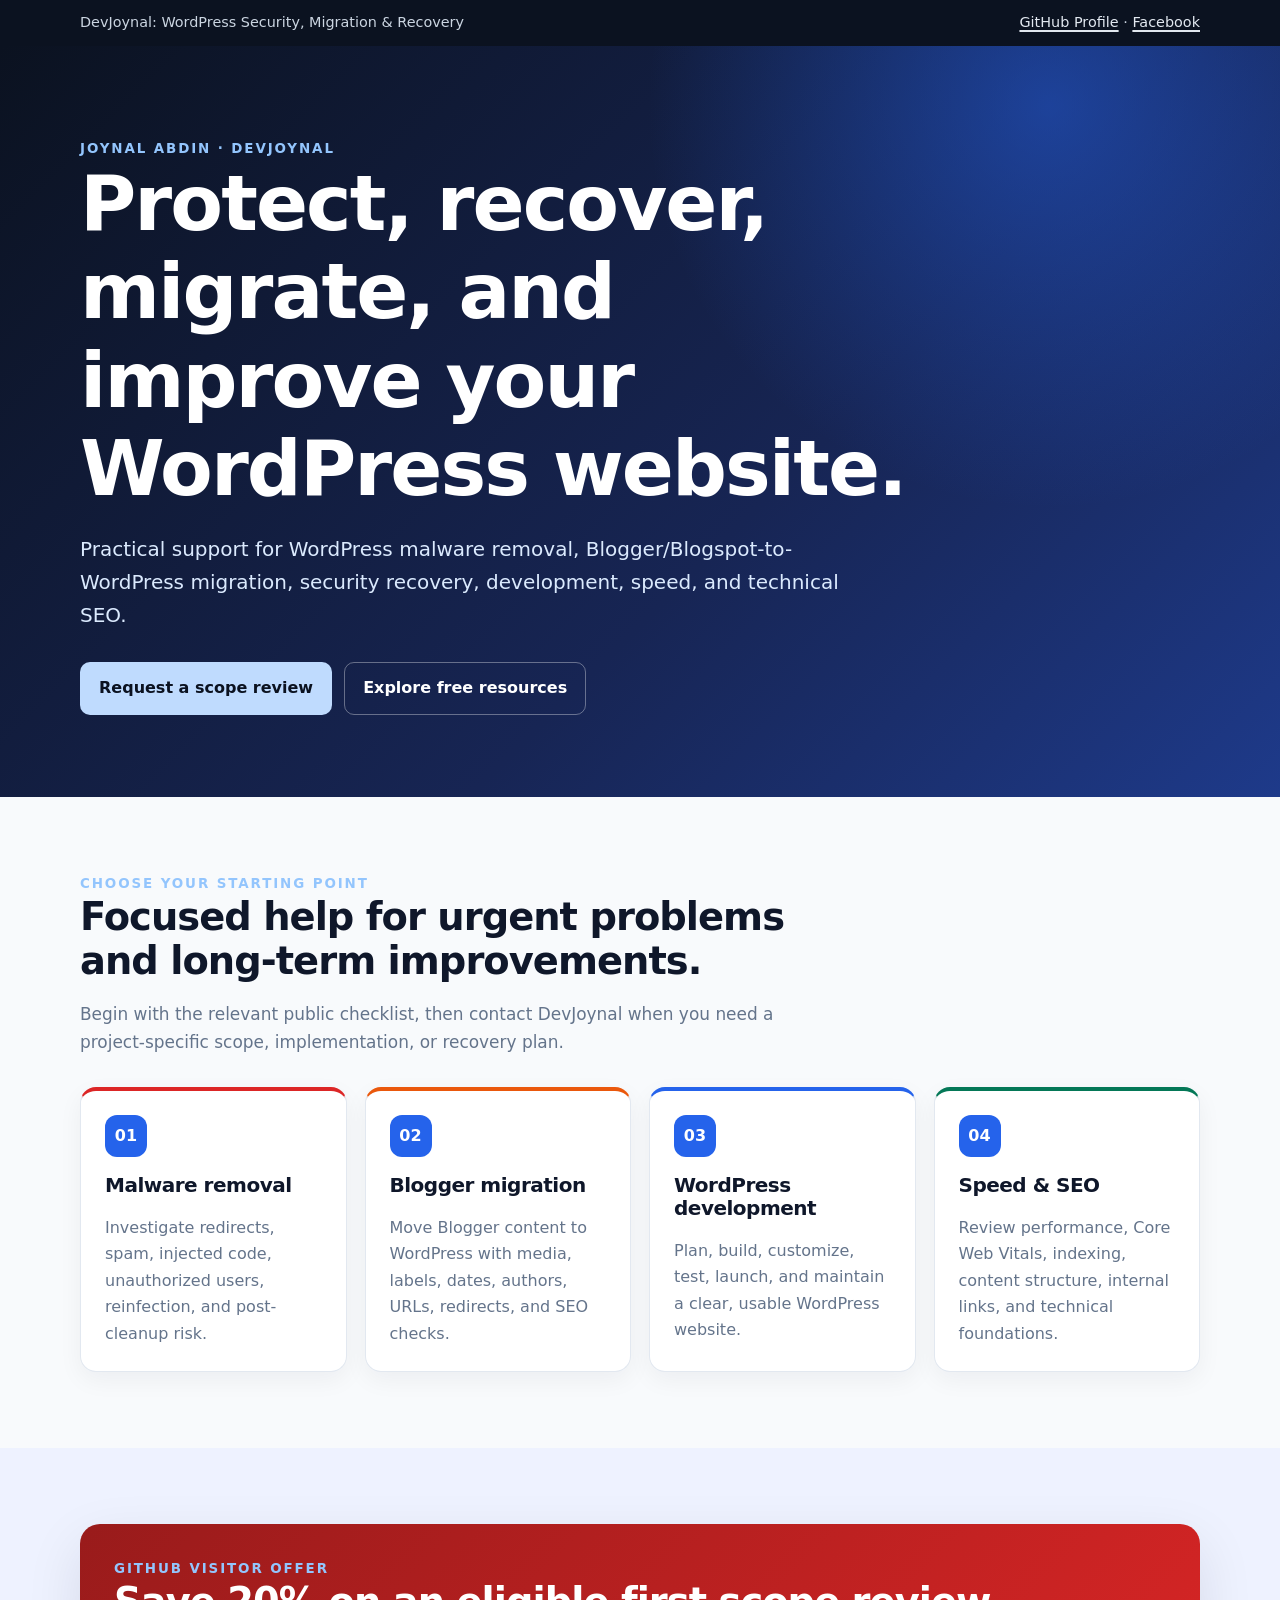
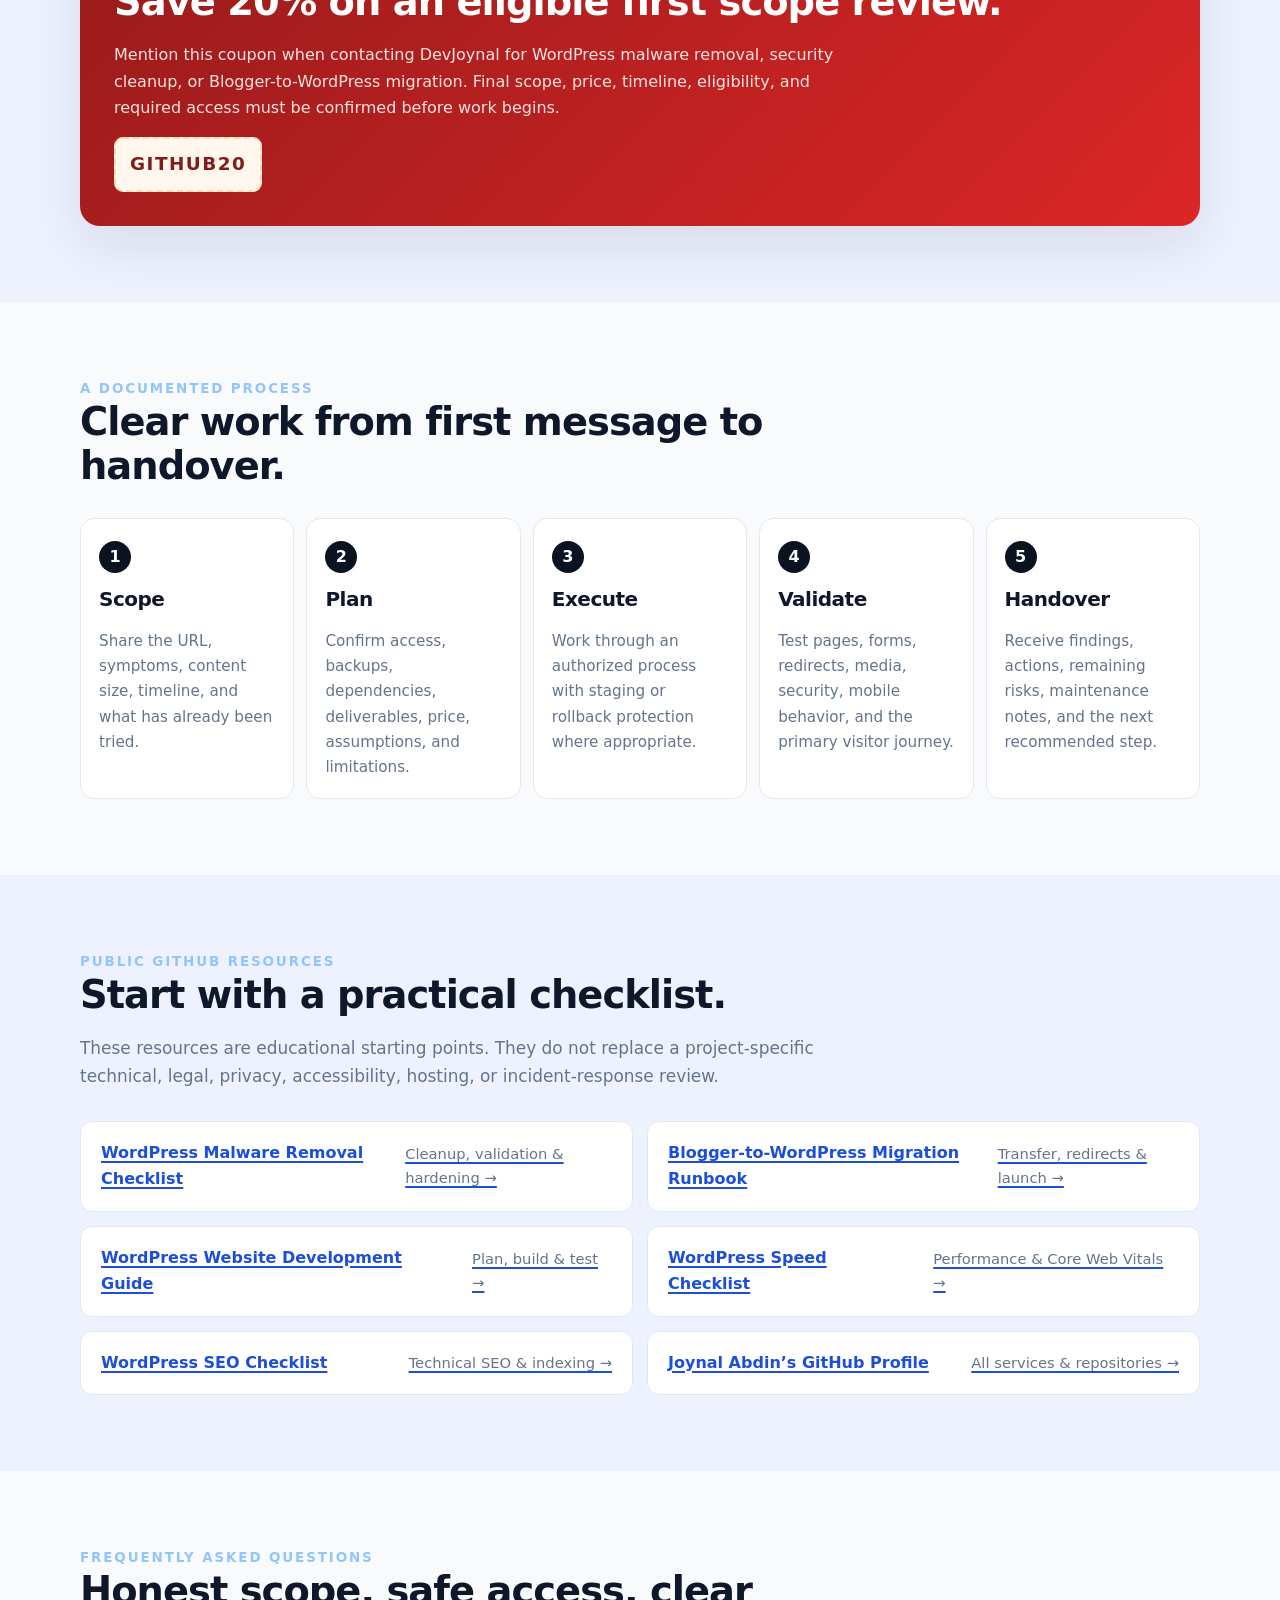
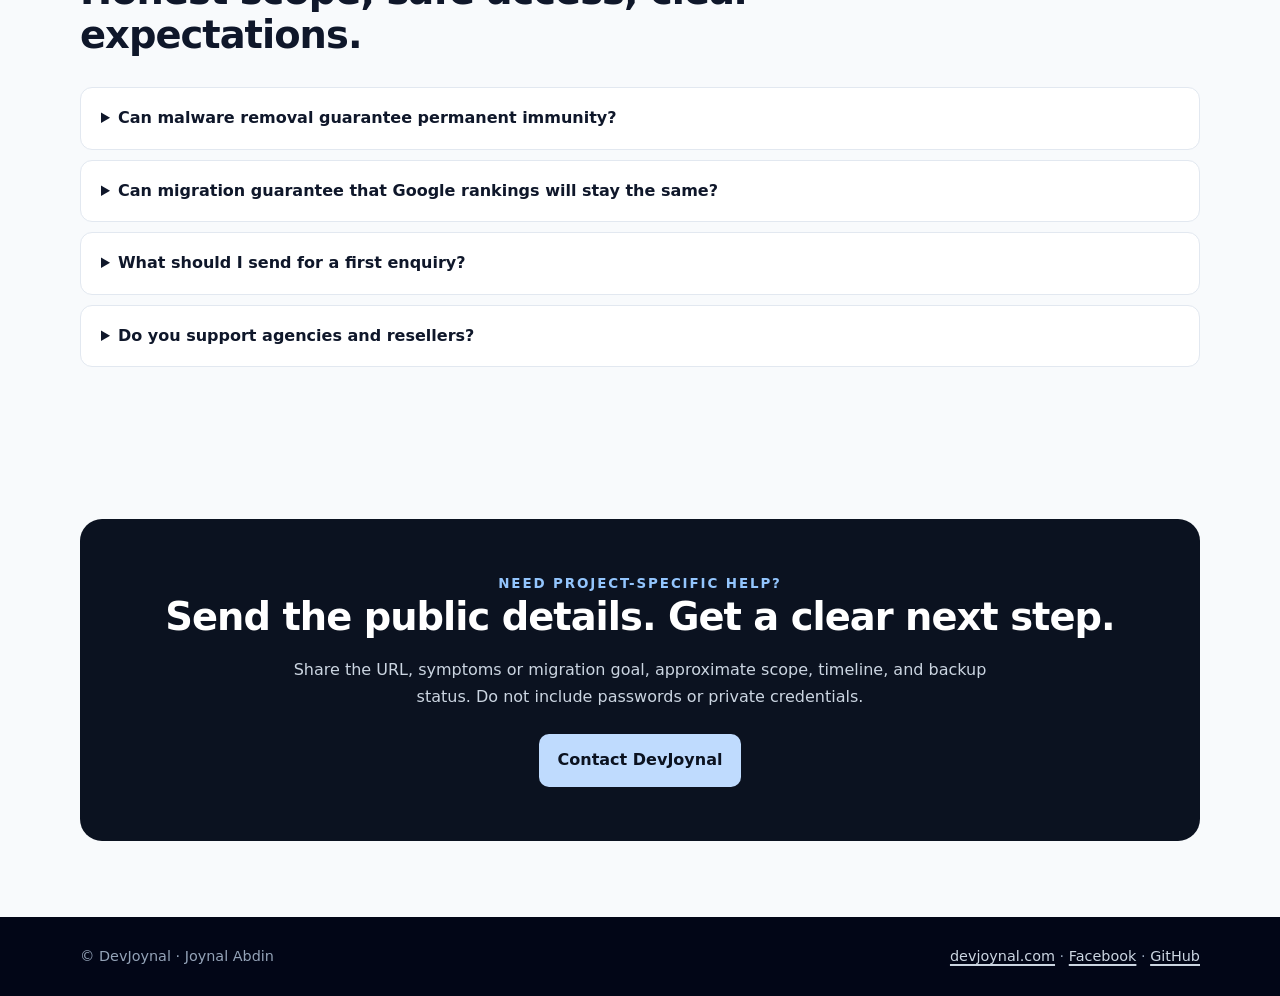
==== index.html @ 82e9539a "Create index.html for DevJoynal website Initial HTML structure for DevJoynal website including meta " ====
<!doctype html>
<html lang="en">
<head>
  <meta charset="utf-8">
  <meta name="viewport" content="width=device-width, initial-scale=1">
  <meta name="description" content="DevJoynal WordPress malware removal, security recovery, Blogger-to-WordPress migration, development, speed and SEO support.">
  <meta name="theme-color" content="#0b1220">
  <title>DevJoynal | WordPress Security & Migration Expert</title>
  <style>
    :root{--ink:#0f172a;--muted:#64748b;--paper:#f8fafc;--card:#fff;--line:#e2e8f0;--navy:#0b1220;--blue:#2563eb;--blue-dark:#1d4ed8;--red:#dc2626;--orange:#ea580c;--green:#047857;--shadow:0 20px 55px rgba(15,23,42,.1)}
    *{box-sizing:border-box}html{scroll-behavior:smooth}body{margin:0;color:var(--ink);background:var(--paper);font-family:Inter,ui-sans-serif,system-ui,-apple-system,BlinkMacSystemFont,"Segoe UI",sans-serif;line-height:1.65}a{color:var(--blue-dark);text-decoration-thickness:1.5px;text-underline-offset:3px}a:hover{color:var(--red)}.wrap{width:min(1120px,calc(100% - 36px));margin:0 auto}.topbar{background:var(--navy);color:#cbd5e1;font-size:.9rem}.topbar .wrap{display:flex;justify-content:space-between;gap:18px;padding:11px 0}.topbar a{color:#e2e8f0}.hero{color:#fff;background:radial-gradient(circle at 82% 8%,rgba(37,99,235,.48),transparent 32%),linear-gradient(135deg,#0b1220,#172554 60%,#1e3a8a);padding:92px 0 82px}.eyebrow{color:#93c5fd;font-size:.84rem;letter-spacing:.14em;text-transform:uppercase;font-weight:800}h1,h2,h3{line-height:1.15;margin:0 0 18px;letter-spacing:-.025em}h1{max-width:850px;font-size:clamp(2.55rem,6vw,5.2rem)}h2{font-size:clamp(1.9rem,3vw,2.8rem)}h3{font-size:1.25rem}.hero p{max-width:760px;color:#dbeafe;font-size:clamp(1.05rem,2vw,1.25rem)}.hero-actions{display:flex;flex-wrap:wrap;gap:12px;margin-top:30px}.button{display:inline-block;border-radius:10px;padding:12px 18px;font-weight:800;text-decoration:none;border:1px solid transparent}.button.primary{color:#0b1220;background:#bfdbfe}.button.primary:hover{background:#fff;color:var(--blue-dark)}.button.ghost{color:#fff;border-color:rgba(255,255,255,.35)}.button.ghost:hover{color:#fff;border-color:#fff}.section{padding:76px 0}.section.alt{background:#eef2ff}.section-head{max-width:760px;margin-bottom:30px}.section-head p{color:var(--muted);font-size:1.06rem}.grid{display:grid;gap:18px}.grid.four{grid-template-columns:repeat(4,1fr)}.card{background:var(--card);border:1px solid var(--line);border-radius:16px;padding:24px;box-shadow:0 8px 24px rgba(15,23,42,.05)}.card p{color:var(--muted);margin:0}.icon{width:42px;height:42px;border-radius:12px;display:grid;place-items:center;margin-bottom:17px;color:#fff;font-weight:900;background:var(--blue)}.service-card.security{border-top:4px solid var(--red)}.service-card.migration{border-top:4px solid var(--orange)}.service-card.build{border-top:4px solid var(--blue)}.service-card.performance{border-top:4px solid var(--green)}.offer{color:#fff;background:linear-gradient(135deg,#991b1b,#dc2626);border-radius:20px;padding:34px;box-shadow:var(--shadow)}.offer p{color:#fee2e2;max-width:760px}.coupon{display:inline-block;color:#7f1d1d;background:#fff7ed;border:2px dashed #fed7aa;padding:10px 14px;border-radius:9px;font-size:1.15rem;font-weight:900;letter-spacing:.08em}.steps{counter-reset:step;display:grid;grid-template-columns:repeat(5,1fr);gap:12px}.step{position:relative;padding:22px 18px 18px;background:#fff;border:1px solid var(--line);border-radius:14px}.step:before{counter-increment:step;content:counter(step);display:grid;place-items:center;width:32px;height:32px;margin-bottom:15px;color:#fff;background:var(--navy);border-radius:50%;font-weight:900}.step p{color:var(--muted);margin:0;font-size:.95rem}.resources{display:grid;grid-template-columns:repeat(2,1fr);gap:14px}.resource{display:flex;justify-content:space-between;gap:20px;align-items:center;padding:18px 20px;background:#fff;border:1px solid var(--line);border-radius:12px}.resource span{color:var(--muted);font-size:.92rem}details{background:#fff;border:1px solid var(--line);border-radius:12px;padding:17px 20px}details+details{margin-top:10px}summary{cursor:pointer;font-weight:800}details p{color:var(--muted);margin:12px 0 0}.contact{background:var(--navy);color:#fff;text-align:center;border-radius:22px;padding:54px 28px}.contact p{color:#cbd5e1;max-width:700px;margin:0 auto 24px}footer{color:#94a3b8;background:#020617;padding:28px 0;font-size:.9rem}footer .wrap{display:flex;justify-content:space-between;gap:18px;flex-wrap:wrap}footer a{color:#cbd5e1}@media(max-width:900px){.grid.four{grid-template-columns:repeat(2,1fr)}.steps{grid-template-columns:repeat(2,1fr)}}@media(max-width:620px){.wrap{width:min(100% - 24px,1120px)}.topbar .wrap,footer .wrap{display:block}.topbar span,footer span{display:block;margin-bottom:6px}.hero{padding:62px 0}.section{padding:52px 0}.grid.four,.resources,.steps{grid-template-columns:1fr}.offer{padding:26px 20px}.resource{display:block}.resource span{display:block;margin-top:5px}}
  </style>
</head>
<body>
  <div class="topbar"><div class="wrap"><span>DevJoynal: WordPress Security, Migration & Recovery</span><span><a href="https://github.com/joynalabddin">GitHub Profile</a> · <a href="https://web.facebook.com/Devjoynal/">Facebook</a></span></div></div>
  <header class="hero"><div class="wrap"><div class="eyebrow">Joynal Abdin · DevJoynal</div><h1>Protect, recover, migrate, and improve your WordPress website.</h1><p>Practical support for WordPress malware removal, Blogger/Blogspot-to-WordPress migration, security recovery, development, speed, and technical SEO.</p><div class="hero-actions"><a class="button primary" href="https://devjoynal.com/?utm_source=github&utm_medium=referral&utm_campaign=pages-hero">Request a scope review</a><a class="button ghost" href="#resources">Explore free resources</a></div></div></header>
  <main>
    <section class="section"><div class="wrap"><div class="section-head"><div class="eyebrow">Choose your starting point</div><h2>Focused help for urgent problems and long-term improvements.</h2><p>Begin with the relevant public checklist, then contact DevJoynal when you need a project-specific scope, implementation, or recovery plan.</p></div><div class="grid four"><article class="card service-card security"><div class="icon">01</div><h3>Malware removal</h3><p>Investigate redirects, spam, injected code, unauthorized users, reinfection, and post-cleanup risk.</p></article><article class="card service-card migration"><div class="icon">02</div><h3>Blogger migration</h3><p>Move Blogger content to WordPress with media, labels, dates, authors, URLs, redirects, and SEO checks.</p></article><article class="card service-card build"><div class="icon">03</div><h3>WordPress development</h3><p>Plan, build, customize, test, launch, and maintain a clear, usable WordPress website.</p></article><article class="card service-card performance"><div class="icon">04</div><h3>Speed & SEO</h3><p>Review performance, Core Web Vitals, indexing, content structure, internal links, and technical foundations.</p></article></div></div></section>
    <section class="section alt"><div class="wrap"><div class="offer"><div class="eyebrow">GitHub visitor offer</div><h2>Save 20% on an eligible first scope review.</h2><p>Mention this coupon when contacting DevJoynal for WordPress malware removal, security cleanup, or Blogger-to-WordPress migration. Final scope, price, timeline, eligibility, and required access must be confirmed before work begins.</p><div class="coupon">GITHUB20</div></div></div></section>
    <section class="section"><div class="wrap"><div class="section-head"><div class="eyebrow">A documented process</div><h2>Clear work from first message to handover.</h2></div><div class="steps"><div class="step"><h3>Scope</h3><p>Share the URL, symptoms, content size, timeline, and what has already been tried.</p></div><div class="step"><h3>Plan</h3><p>Confirm access, backups, dependencies, deliverables, price, assumptions, and limitations.</p></div><div class="step"><h3>Execute</h3><p>Work through an authorized process with staging or rollback protection where appropriate.</p></div><div class="step"><h3>Validate</h3><p>Test pages, forms, redirects, media, security, mobile behavior, and the primary visitor journey.</p></div><div class="step"><h3>Handover</h3><p>Receive findings, actions, remaining risks, maintenance notes, and the next recommended step.</p></div></div></div></section>
    <section class="section alt" id="resources"><div class="wrap"><div class="section-head"><div class="eyebrow">Public GitHub resources</div><h2>Start with a practical checklist.</h2><p>These resources are educational starting points. They do not replace a project-specific technical, legal, privacy, accessibility, hosting, or incident-response review.</p></div><div class="resources"><a class="resource" href="https://github.com/joynalabddin/wordpress-security-checklist"><strong>WordPress Malware Removal Checklist</strong><span>Cleanup, validation & hardening →</span></a><a class="resource" href="https://github.com/joynalabddin/wordpress-migration-runbook"><strong>Blogger-to-WordPress Migration Runbook</strong><span>Transfer, redirects & launch →</span></a><a class="resource" href="https://github.com/joynalabddin/wordpress-website-development-guide"><strong>WordPress Website Development Guide</strong><span>Plan, build & test →</span></a><a class="resource" href="https://github.com/joynalabddin/wordpress-speed-optimization-checklist"><strong>WordPress Speed Checklist</strong><span>Performance & Core Web Vitals →</span></a><a class="resource" href="https://github.com/joynalabddin/wordpress-seo-checklist"><strong>WordPress SEO Checklist</strong><span>Technical SEO & indexing →</span></a><a class="resource" href="https://github.com/joynalabddin"><strong>Joynal Abdin’s GitHub Profile</strong><span>All services & repositories →</span></a></div></div></section>
    <section class="section"><div class="wrap"><div class="section-head"><div class="eyebrow">Frequently asked questions</div><h2>Honest scope, safe access, clear expectations.</h2></div><details><summary>Can malware removal guarantee permanent immunity?</summary><p>No. Cleanup, updates, access control, backups, monitoring, and maintenance reduce risk, but no honest professional can promise permanent immunity.</p></details><details><summary>Can migration guarantee that Google rankings will stay the same?</summary><p>No. A careful migration can reduce avoidable technical problems, but search visibility depends on content, redirects, indexing, links, competition, user needs, technical conditions, and time.</p></details><details><summary>What should I send for a first enquiry?</summary><p>Send the public URL, a short problem description, approximate scope, preferred timeline, and whether a backup exists. Never send passwords, API keys, private analytics, or personal data in a public channel.</p></details><details><summary>Do you support agencies and resellers?</summary><p>Agency and white-label technical support can be discussed when scope, client ownership, communication, payment, confidentiality, and handover responsibilities are clear.</p></details></div></section>
    <section class="section"><div class="wrap"><div class="contact"><div class="eyebrow">Need project-specific help?</div><h2>Send the public details. Get a clear next step.</h2><p>Share the URL, symptoms or migration goal, approximate scope, timeline, and backup status. Do not include passwords or private credentials.</p><a class="button primary" href="https://devjoynal.com/?utm_source=github&utm_medium=referral&utm_campaign=pages-contact">Contact DevJoynal</a></div></div></section>
  </main>
  <footer><div class="wrap"><span>© DevJoynal · Joynal Abdin</span><span><a href="https://devjoynal.com/?utm_source=github&utm_medium=referral&utm_campaign=pages-footer">devjoynal.com</a> · <a href="https://web.facebook.com/Devjoynal/">Facebook</a> · <a href="https://github.com/joynalabddin">GitHub</a></span></div></footer>
</body>
</html>
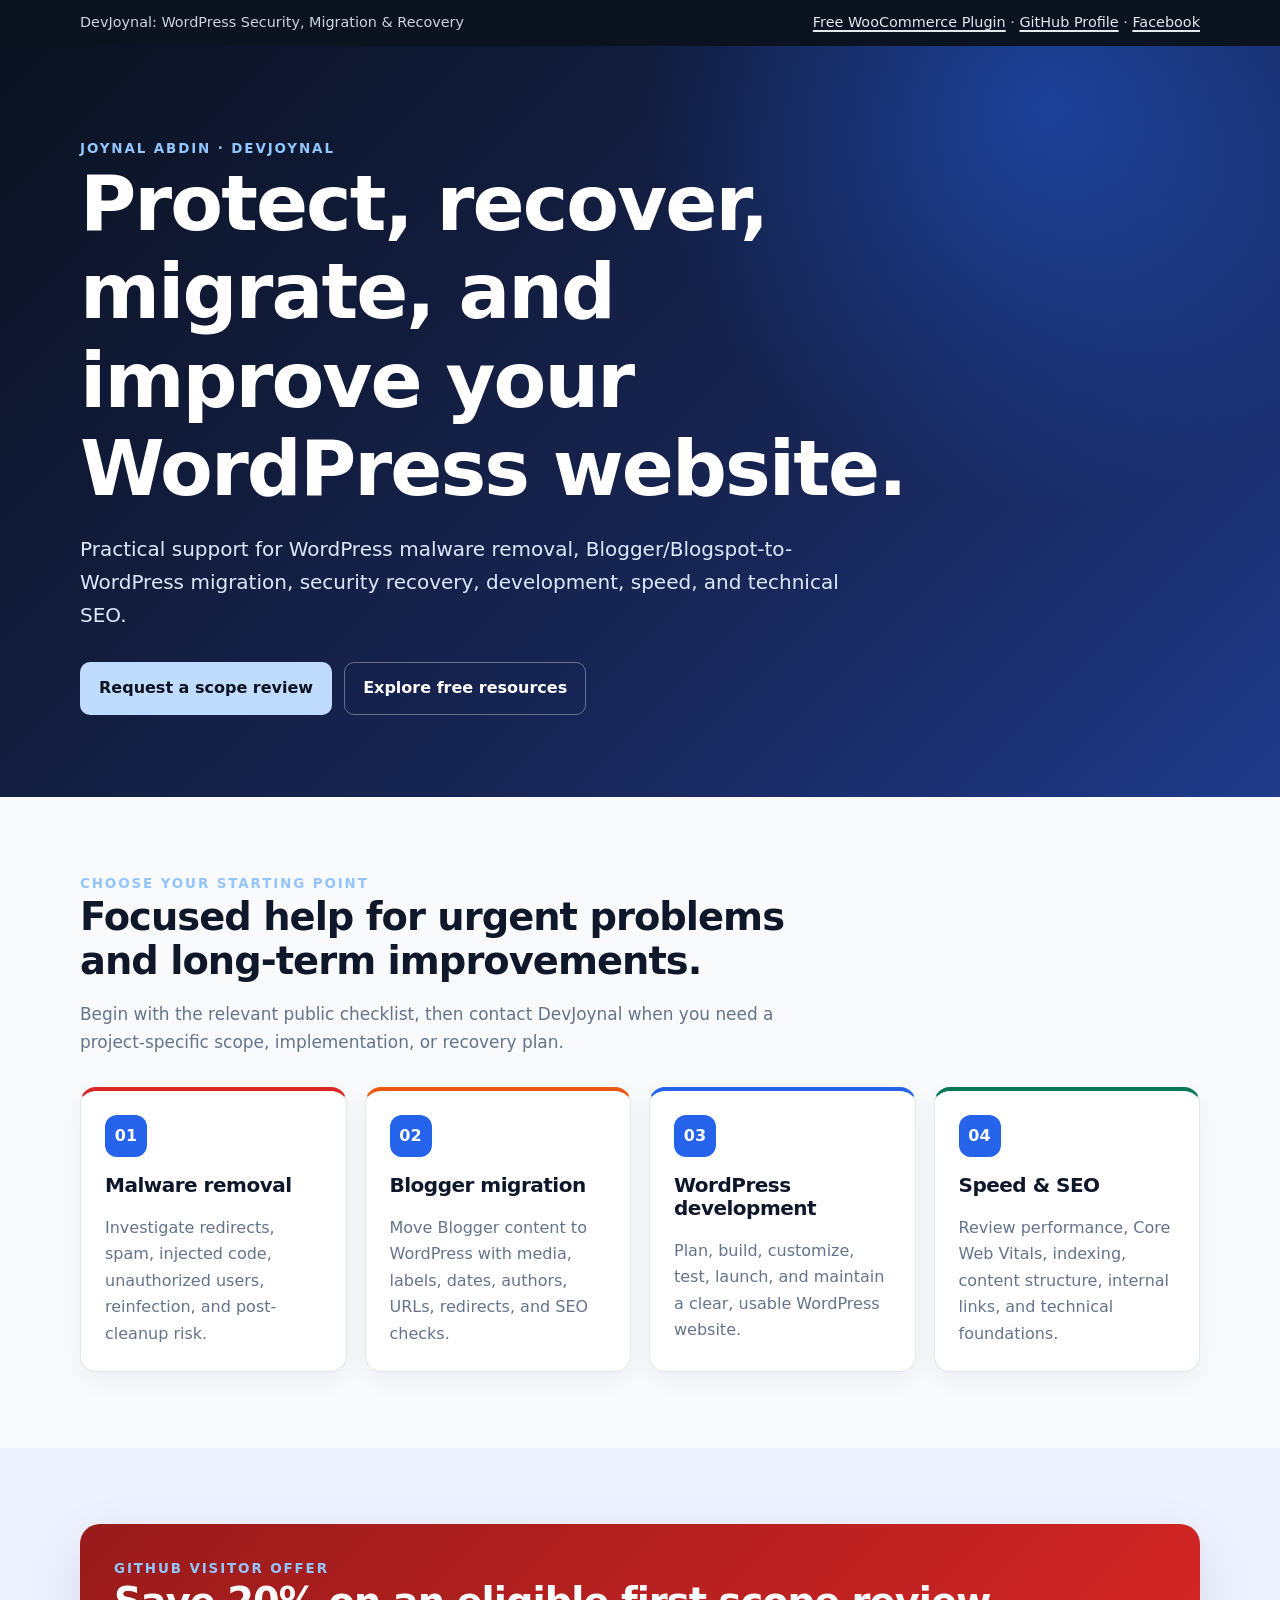
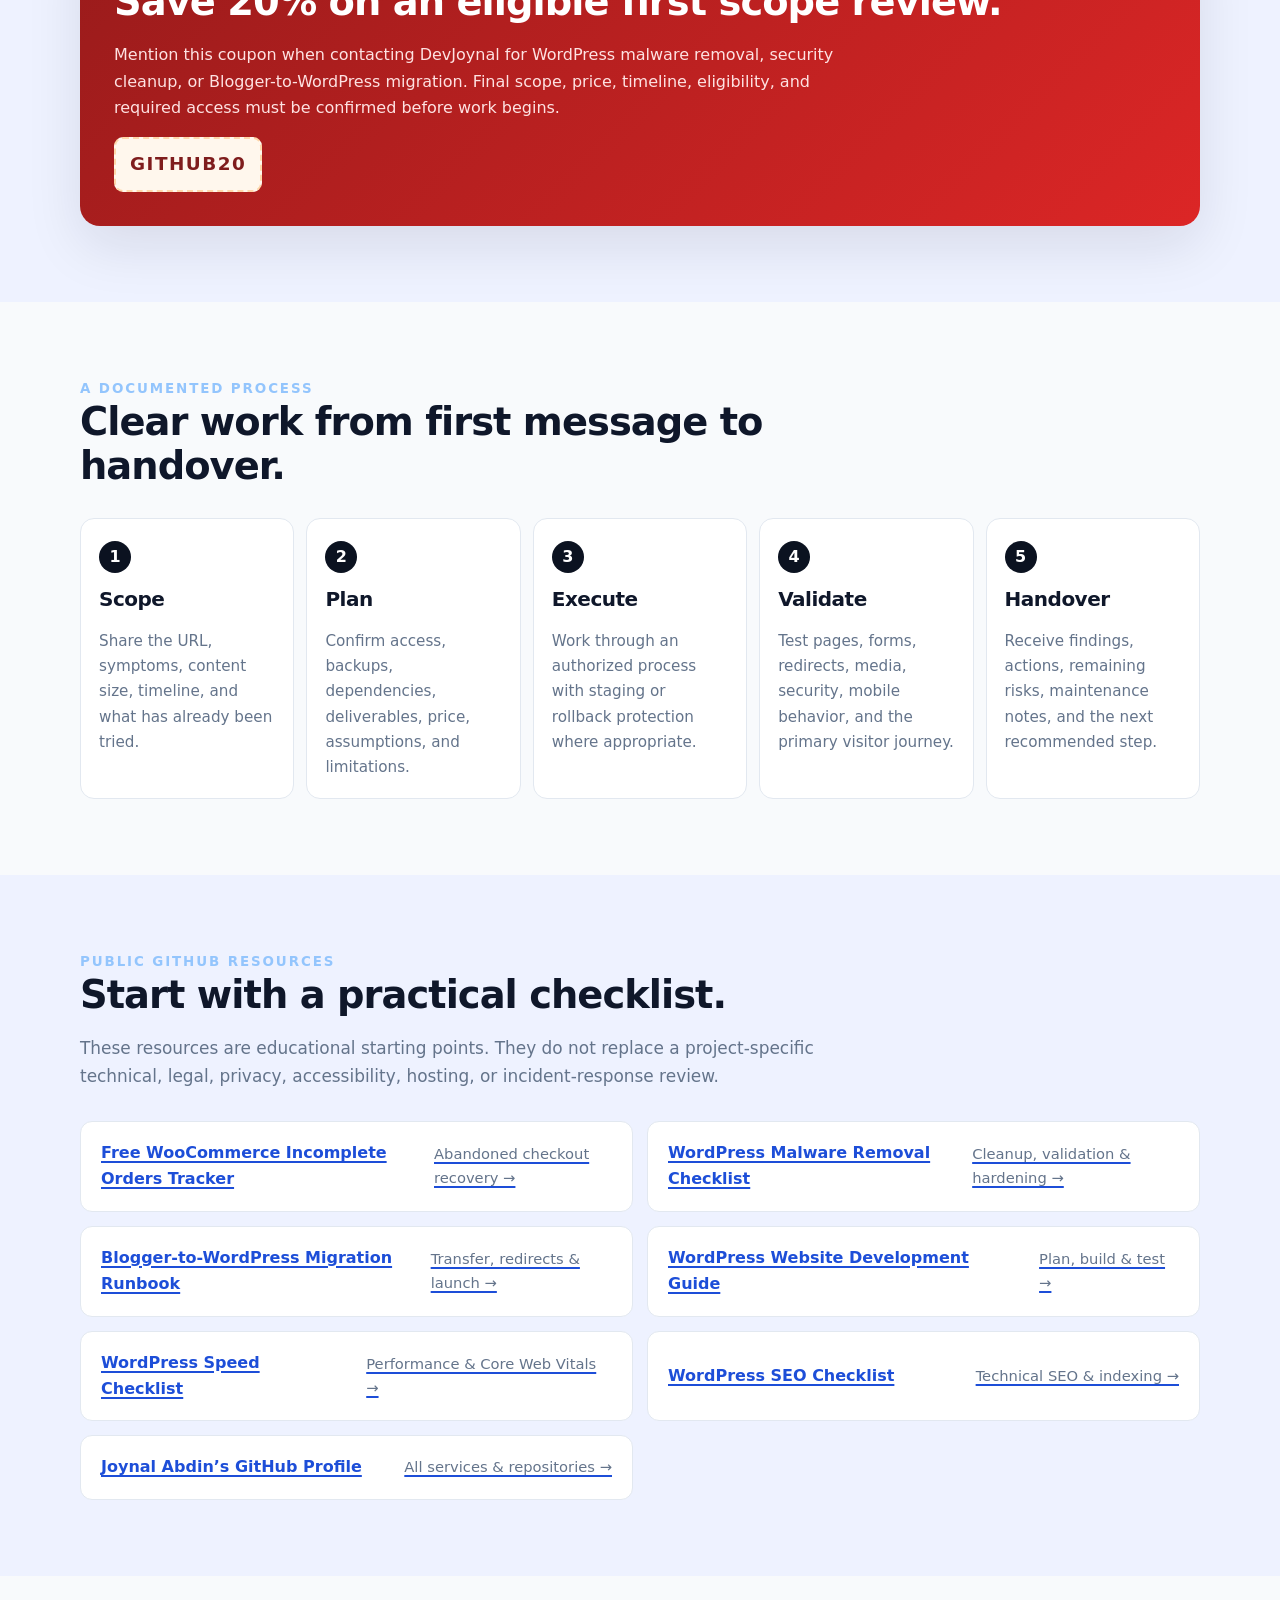
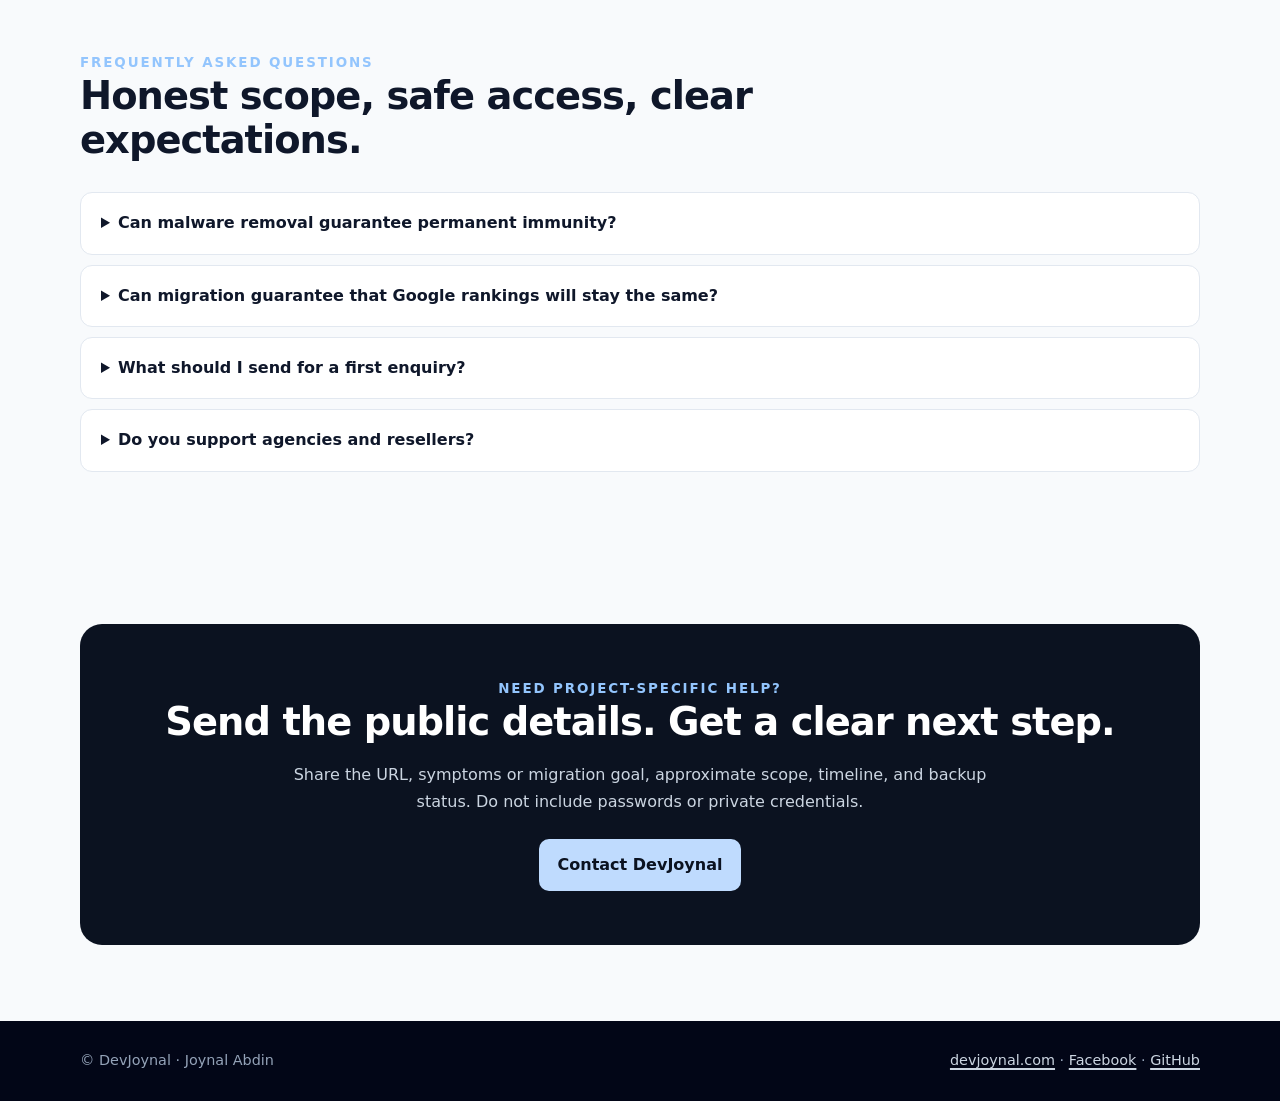
==== commit 78ac862c: "Add WooCommerce plugin SEO landing page" ====
--- a/index.html
+++ b/index.html
@@ -12,13 +12,13 @@
   </style>
 </head>
 <body>
-  <div class="topbar"><div class="wrap"><span>DevJoynal: WordPress Security, Migration & Recovery</span><span><a href="https://github.com/joynalabddin">GitHub Profile</a> · <a href="https://web.facebook.com/Devjoynal/">Facebook</a></span></div></div>
+  <div class="topbar"><div class="wrap"><span>DevJoynal: WordPress Security, Migration & Recovery</span><span><a href="/incomplete-orders-tracker.html">Free WooCommerce Plugin</a> · <a href="https://github.com/joynalabddin">GitHub Profile</a> · <a href="https://web.facebook.com/Devjoynal/">Facebook</a></span></div></div>
   <header class="hero"><div class="wrap"><div class="eyebrow">Joynal Abdin · DevJoynal</div><h1>Protect, recover, migrate, and improve your WordPress website.</h1><p>Practical support for WordPress malware removal, Blogger/Blogspot-to-WordPress migration, security recovery, development, speed, and technical SEO.</p><div class="hero-actions"><a class="button primary" href="https://devjoynal.com/?utm_source=github&utm_medium=referral&utm_campaign=pages-hero">Request a scope review</a><a class="button ghost" href="#resources">Explore free resources</a></div></div></header>
   <main>
     <section class="section"><div class="wrap"><div class="section-head"><div class="eyebrow">Choose your starting point</div><h2>Focused help for urgent problems and long-term improvements.</h2><p>Begin with the relevant public checklist, then contact DevJoynal when you need a project-specific scope, implementation, or recovery plan.</p></div><div class="grid four"><article class="card service-card security"><div class="icon">01</div><h3>Malware removal</h3><p>Investigate redirects, spam, injected code, unauthorized users, reinfection, and post-cleanup risk.</p></article><article class="card service-card migration"><div class="icon">02</div><h3>Blogger migration</h3><p>Move Blogger content to WordPress with media, labels, dates, authors, URLs, redirects, and SEO checks.</p></article><article class="card service-card build"><div class="icon">03</div><h3>WordPress development</h3><p>Plan, build, customize, test, launch, and maintain a clear, usable WordPress website.</p></article><article class="card service-card performance"><div class="icon">04</div><h3>Speed & SEO</h3><p>Review performance, Core Web Vitals, indexing, content structure, internal links, and technical foundations.</p></article></div></div></section>
     <section class="section alt"><div class="wrap"><div class="offer"><div class="eyebrow">GitHub visitor offer</div><h2>Save 20% on an eligible first scope review.</h2><p>Mention this coupon when contacting DevJoynal for WordPress malware removal, security cleanup, or Blogger-to-WordPress migration. Final scope, price, timeline, eligibility, and required access must be confirmed before work begins.</p><div class="coupon">GITHUB20</div></div></div></section>
     <section class="section"><div class="wrap"><div class="section-head"><div class="eyebrow">A documented process</div><h2>Clear work from first message to handover.</h2></div><div class="steps"><div class="step"><h3>Scope</h3><p>Share the URL, symptoms, content size, timeline, and what has already been tried.</p></div><div class="step"><h3>Plan</h3><p>Confirm access, backups, dependencies, deliverables, price, assumptions, and limitations.</p></div><div class="step"><h3>Execute</h3><p>Work through an authorized process with staging or rollback protection where appropriate.</p></div><div class="step"><h3>Validate</h3><p>Test pages, forms, redirects, media, security, mobile behavior, and the primary visitor journey.</p></div><div class="step"><h3>Handover</h3><p>Receive findings, actions, remaining risks, maintenance notes, and the next recommended step.</p></div></div></div></section>
-    <section class="section alt" id="resources"><div class="wrap"><div class="section-head"><div class="eyebrow">Public GitHub resources</div><h2>Start with a practical checklist.</h2><p>These resources are educational starting points. They do not replace a project-specific technical, legal, privacy, accessibility, hosting, or incident-response review.</p></div><div class="resources"><a class="resource" href="https://github.com/joynalabddin/wordpress-security-checklist"><strong>WordPress Malware Removal Checklist</strong><span>Cleanup, validation & hardening →</span></a><a class="resource" href="https://github.com/joynalabddin/wordpress-migration-runbook"><strong>Blogger-to-WordPress Migration Runbook</strong><span>Transfer, redirects & launch →</span></a><a class="resource" href="https://github.com/joynalabddin/wordpress-website-development-guide"><strong>WordPress Website Development Guide</strong><span>Plan, build & test →</span></a><a class="resource" href="https://github.com/joynalabddin/wordpress-speed-optimization-checklist"><strong>WordPress Speed Checklist</strong><span>Performance & Core Web Vitals →</span></a><a class="resource" href="https://github.com/joynalabddin/wordpress-seo-checklist"><strong>WordPress SEO Checklist</strong><span>Technical SEO & indexing →</span></a><a class="resource" href="https://github.com/joynalabddin"><strong>Joynal Abdin’s GitHub Profile</strong><span>All services & repositories →</span></a></div></div></section>
+    <section class="section alt" id="resources"><div class="wrap"><div class="section-head"><div class="eyebrow">Public GitHub resources</div><h2>Start with a practical checklist.</h2><p>These resources are educational starting points. They do not replace a project-specific technical, legal, privacy, accessibility, hosting, or incident-response review.</p></div><div class="resources"><a class="resource" href="/incomplete-orders-tracker.html"><strong>Free WooCommerce Incomplete Orders Tracker</strong><span>Abandoned checkout recovery →</span></a><a class="resource" href="https://github.com/joynalabddin/wordpress-security-checklist"><strong>WordPress Malware Removal Checklist</strong><span>Cleanup, validation & hardening →</span></a><a class="resource" href="https://github.com/joynalabddin/wordpress-migration-runbook"><strong>Blogger-to-WordPress Migration Runbook</strong><span>Transfer, redirects & launch →</span></a><a class="resource" href="https://github.com/joynalabddin/wordpress-website-development-guide"><strong>WordPress Website Development Guide</strong><span>Plan, build & test →</span></a><a class="resource" href="https://github.com/joynalabddin/wordpress-speed-optimization-checklist"><strong>WordPress Speed Checklist</strong><span>Performance & Core Web Vitals →</span></a><a class="resource" href="https://github.com/joynalabddin/wordpress-seo-checklist"><strong>WordPress SEO Checklist</strong><span>Technical SEO & indexing →</span></a><a class="resource" href="https://github.com/joynalabddin"><strong>Joynal Abdin’s GitHub Profile</strong><span>All services & repositories →</span></a></div></div></section>
     <section class="section"><div class="wrap"><div class="section-head"><div class="eyebrow">Frequently asked questions</div><h2>Honest scope, safe access, clear expectations.</h2></div><details><summary>Can malware removal guarantee permanent immunity?</summary><p>No. Cleanup, updates, access control, backups, monitoring, and maintenance reduce risk, but no honest professional can promise permanent immunity.</p></details><details><summary>Can migration guarantee that Google rankings will stay the same?</summary><p>No. A careful migration can reduce avoidable technical problems, but search visibility depends on content, redirects, indexing, links, competition, user needs, technical conditions, and time.</p></details><details><summary>What should I send for a first enquiry?</summary><p>Send the public URL, a short problem description, approximate scope, preferred timeline, and whether a backup exists. Never send passwords, API keys, private analytics, or personal data in a public channel.</p></details><details><summary>Do you support agencies and resellers?</summary><p>Agency and white-label technical support can be discussed when scope, client ownership, communication, payment, confidentiality, and handover responsibilities are clear.</p></details></div></section>
     <section class="section"><div class="wrap"><div class="contact"><div class="eyebrow">Need project-specific help?</div><h2>Send the public details. Get a clear next step.</h2><p>Share the URL, symptoms or migration goal, approximate scope, timeline, and backup status. Do not include passwords or private credentials.</p><a class="button primary" href="https://devjoynal.com/?utm_source=github&utm_medium=referral&utm_campaign=pages-contact">Contact DevJoynal</a></div></div></section>
   </main>
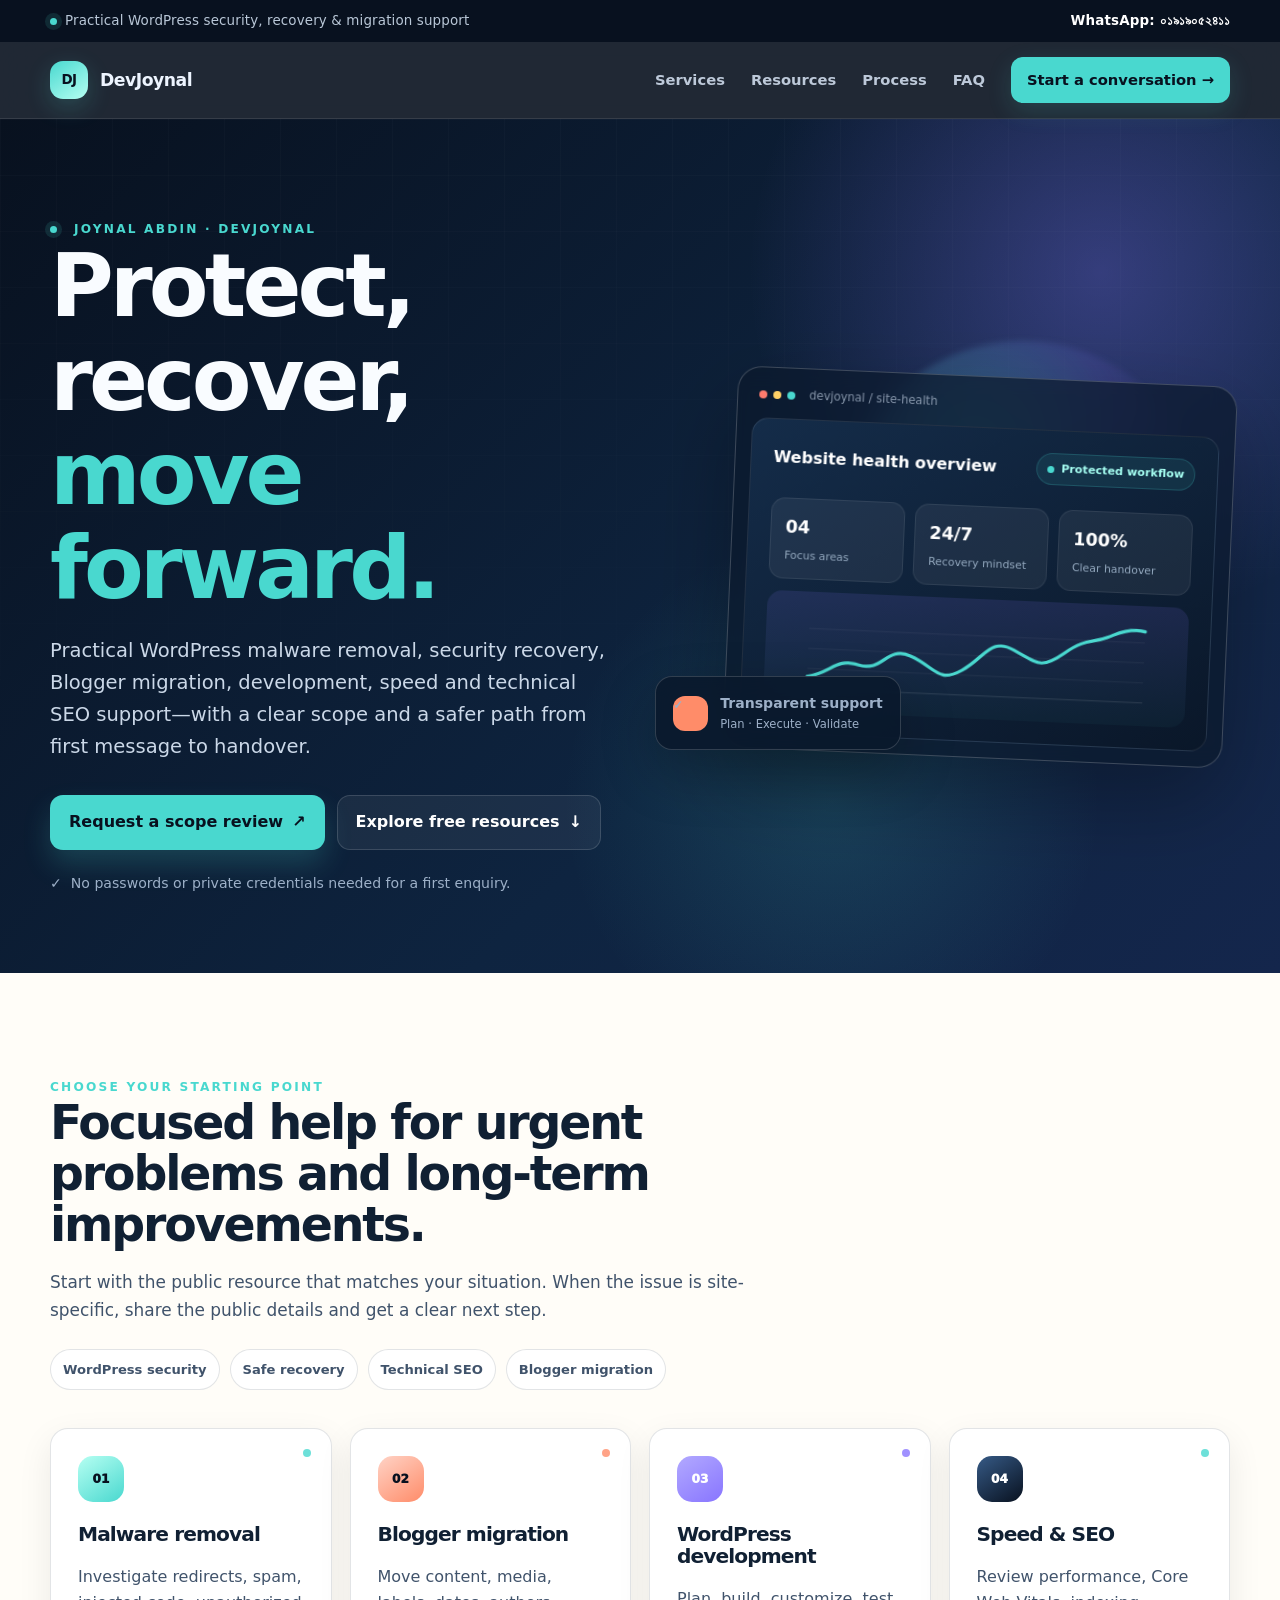
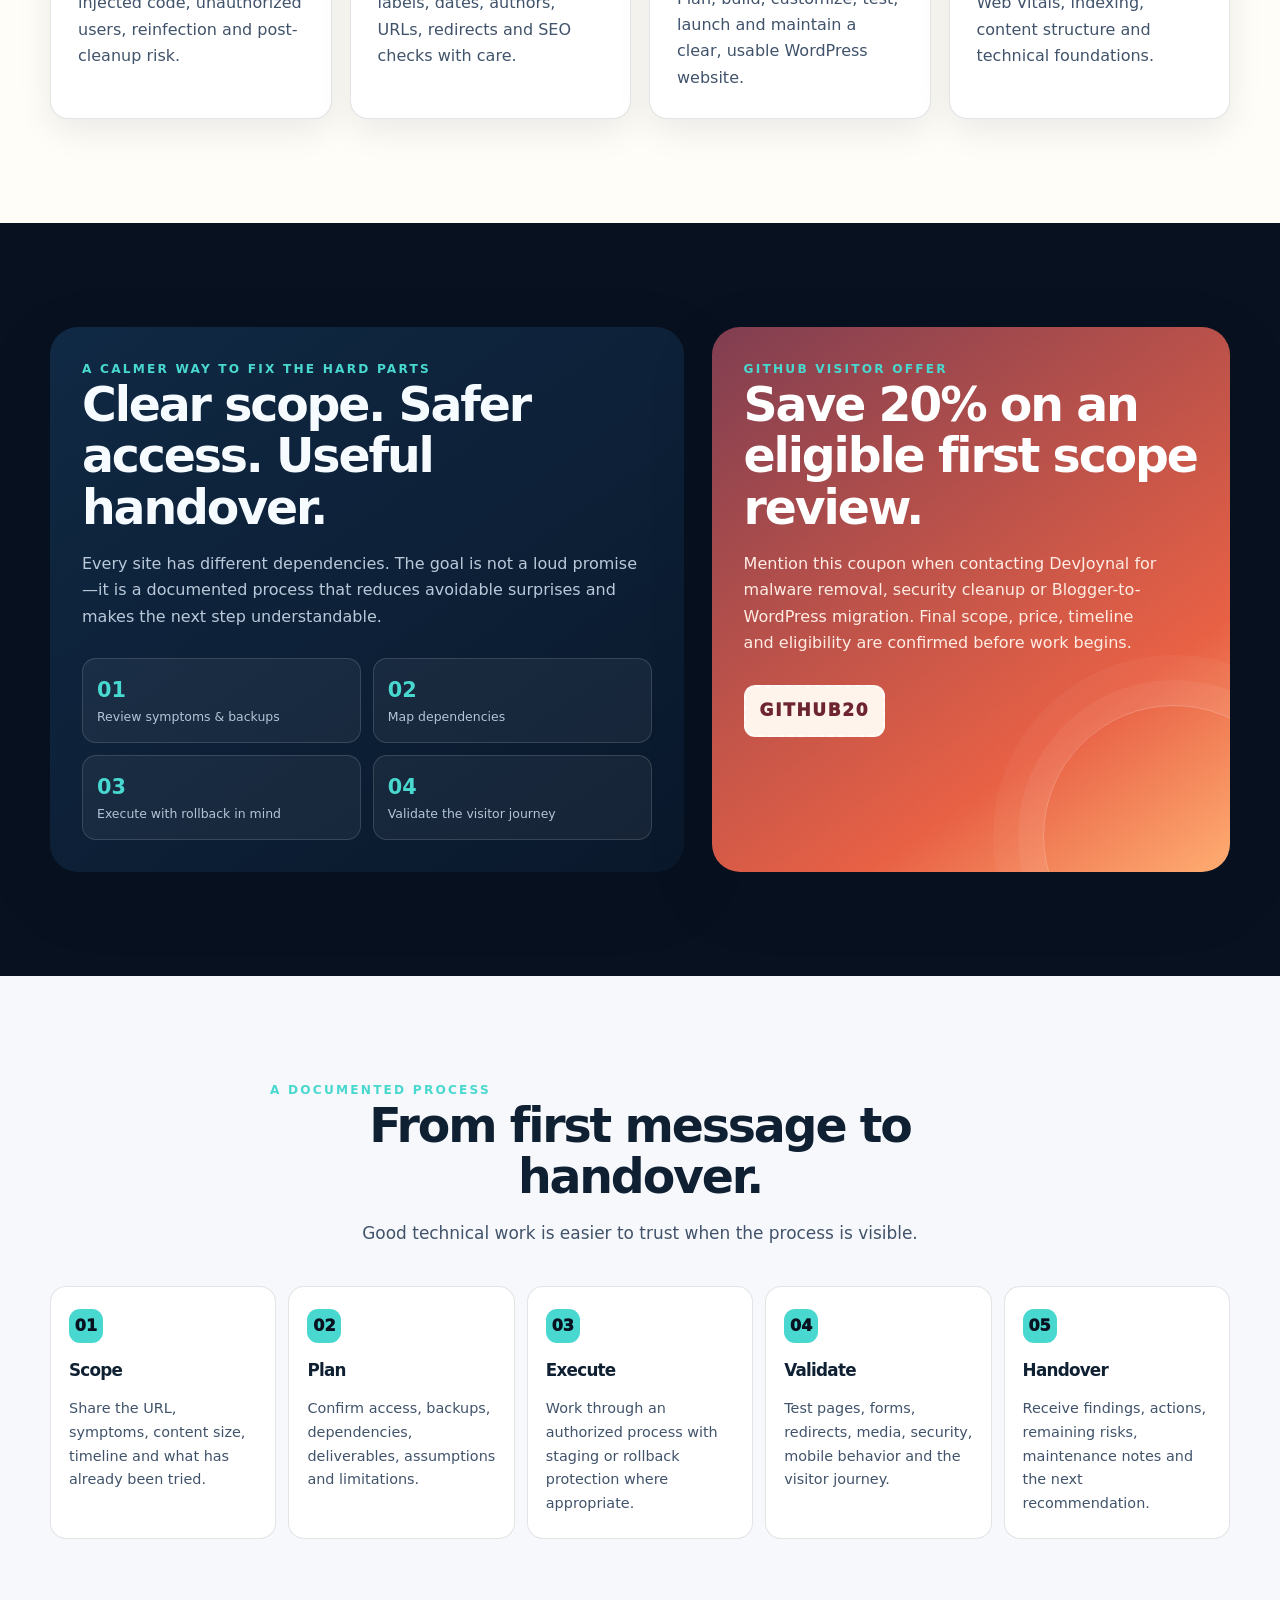
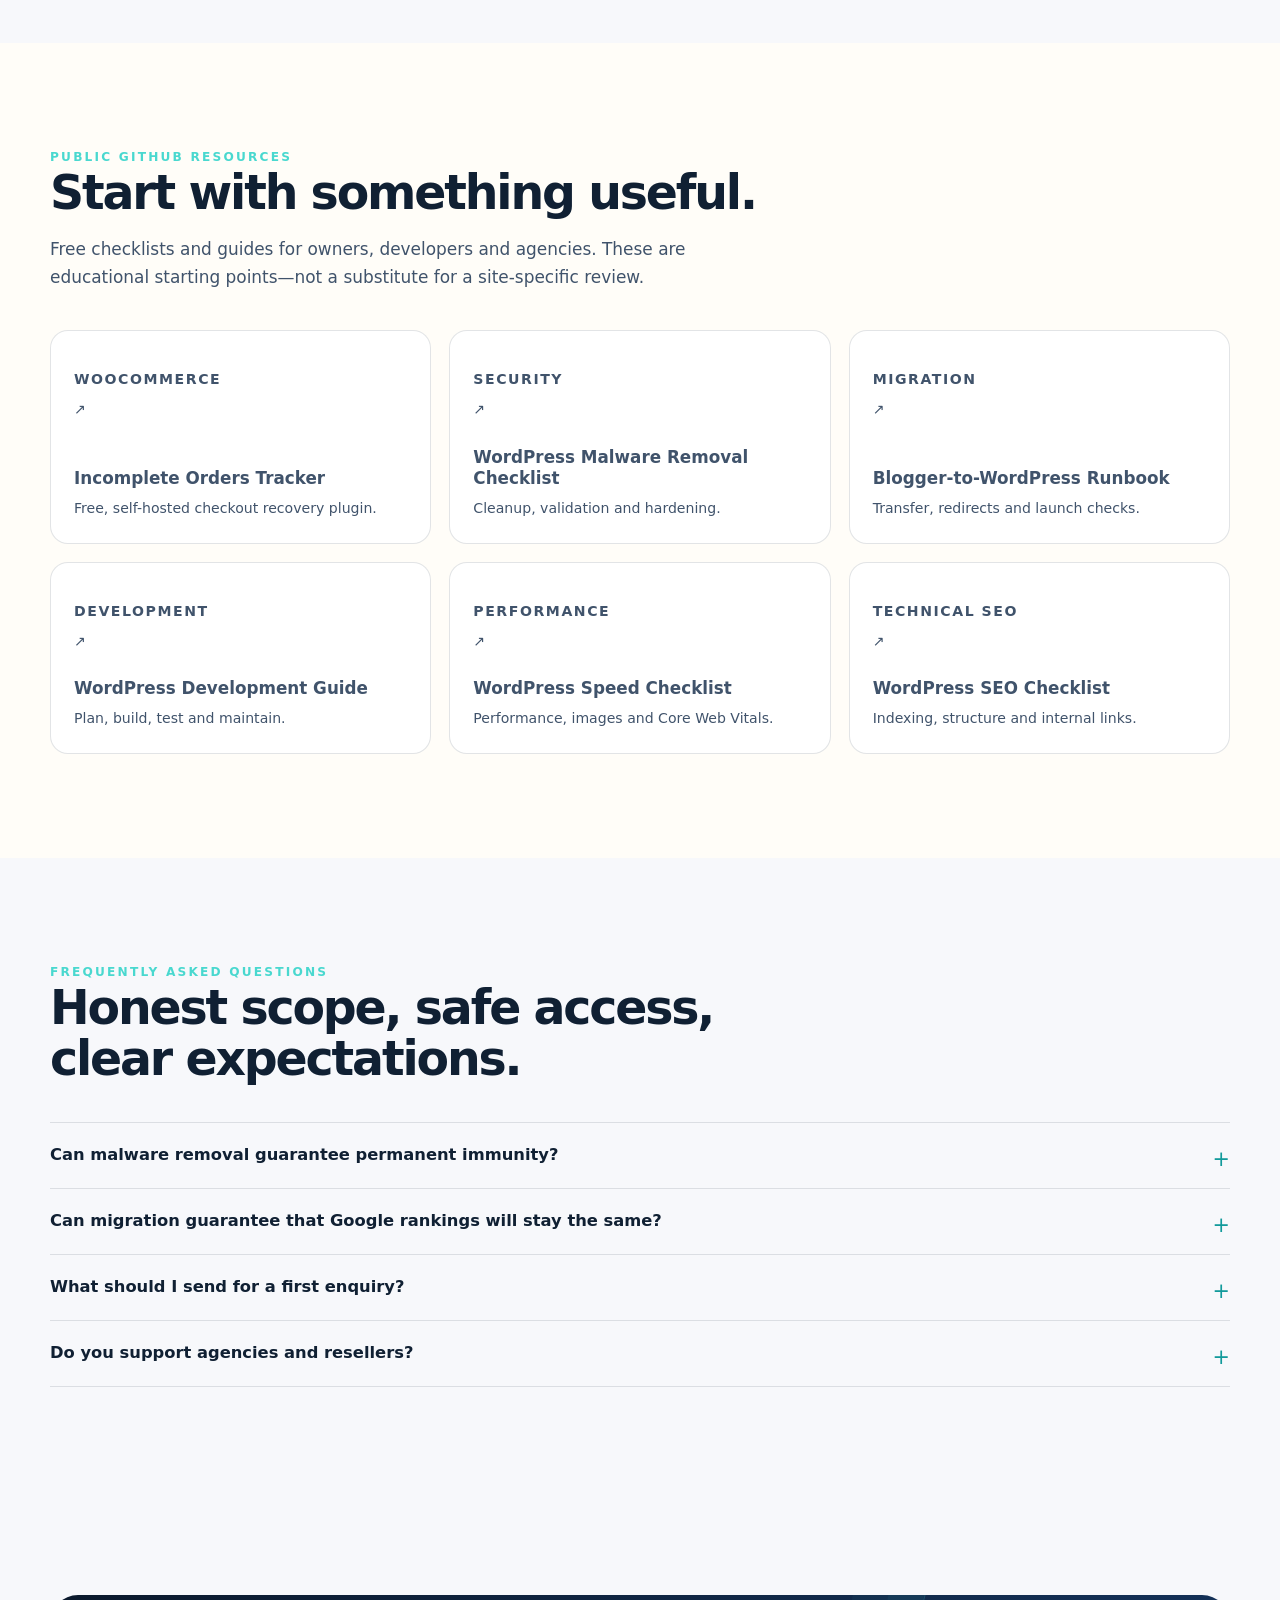
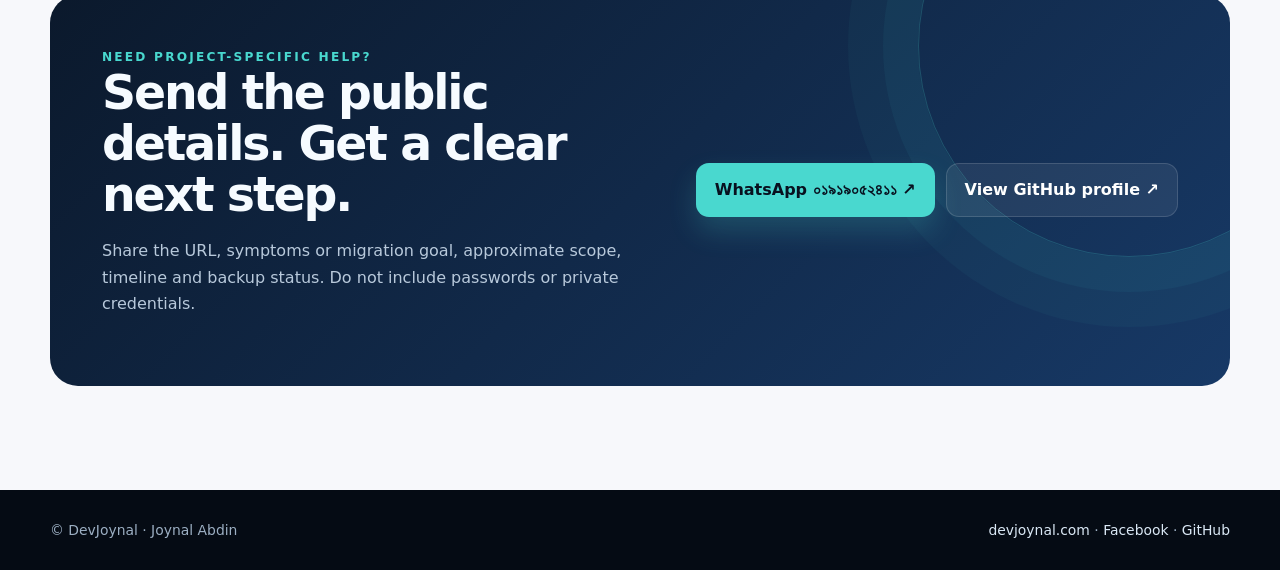
==== commit 4611459f: "Redesign homepage with premium responsive visual system" ====
--- a/index.html
+++ b/index.html
@@ -3,25 +3,161 @@
 <head>
   <meta charset="utf-8">
   <meta name="viewport" content="width=device-width, initial-scale=1">
-  <meta name="description" content="DevJoynal WordPress malware removal, security recovery, Blogger-to-WordPress migration, development, speed and SEO support.">
-  <meta name="theme-color" content="#0b1220">
-  <title>DevJoynal | WordPress Security & Migration Expert</title>
+  <meta name="description" content="DevJoynal provides practical WordPress malware removal, security recovery, migration, development, speed and technical SEO support.">
+  <meta name="theme-color" content="#08111f">
+  <meta property="og:title" content="DevJoynal | WordPress Security, Recovery & Migration">
+  <meta property="og:description" content="Protect, recover, migrate and improve your WordPress website with practical, transparent technical support.">
+  <meta property="og:type" content="website">
+  <meta property="og:url" content="https://joynalabddin.github.io/">
+  <title>DevJoynal | WordPress Security, Recovery & Migration</title>
   <style>
-    :root{--ink:#0f172a;--muted:#64748b;--paper:#f8fafc;--card:#fff;--line:#e2e8f0;--navy:#0b1220;--blue:#2563eb;--blue-dark:#1d4ed8;--red:#dc2626;--orange:#ea580c;--green:#047857;--shadow:0 20px 55px rgba(15,23,42,.1)}
-    *{box-sizing:border-box}html{scroll-behavior:smooth}body{margin:0;color:var(--ink);background:var(--paper);font-family:Inter,ui-sans-serif,system-ui,-apple-system,BlinkMacSystemFont,"Segoe UI",sans-serif;line-height:1.65}a{color:var(--blue-dark);text-decoration-thickness:1.5px;text-underline-offset:3px}a:hover{color:var(--red)}.wrap{width:min(1120px,calc(100% - 36px));margin:0 auto}.topbar{background:var(--navy);color:#cbd5e1;font-size:.9rem}.topbar .wrap{display:flex;justify-content:space-between;gap:18px;padding:11px 0}.topbar a{color:#e2e8f0}.hero{color:#fff;background:radial-gradient(circle at 82% 8%,rgba(37,99,235,.48),transparent 32%),linear-gradient(135deg,#0b1220,#172554 60%,#1e3a8a);padding:92px 0 82px}.eyebrow{color:#93c5fd;font-size:.84rem;letter-spacing:.14em;text-transform:uppercase;font-weight:800}h1,h2,h3{line-height:1.15;margin:0 0 18px;letter-spacing:-.025em}h1{max-width:850px;font-size:clamp(2.55rem,6vw,5.2rem)}h2{font-size:clamp(1.9rem,3vw,2.8rem)}h3{font-size:1.25rem}.hero p{max-width:760px;color:#dbeafe;font-size:clamp(1.05rem,2vw,1.25rem)}.hero-actions{display:flex;flex-wrap:wrap;gap:12px;margin-top:30px}.button{display:inline-block;border-radius:10px;padding:12px 18px;font-weight:800;text-decoration:none;border:1px solid transparent}.button.primary{color:#0b1220;background:#bfdbfe}.button.primary:hover{background:#fff;color:var(--blue-dark)}.button.ghost{color:#fff;border-color:rgba(255,255,255,.35)}.button.ghost:hover{color:#fff;border-color:#fff}.section{padding:76px 0}.section.alt{background:#eef2ff}.section-head{max-width:760px;margin-bottom:30px}.section-head p{color:var(--muted);font-size:1.06rem}.grid{display:grid;gap:18px}.grid.four{grid-template-columns:repeat(4,1fr)}.card{background:var(--card);border:1px solid var(--line);border-radius:16px;padding:24px;box-shadow:0 8px 24px rgba(15,23,42,.05)}.card p{color:var(--muted);margin:0}.icon{width:42px;height:42px;border-radius:12px;display:grid;place-items:center;margin-bottom:17px;color:#fff;font-weight:900;background:var(--blue)}.service-card.security{border-top:4px solid var(--red)}.service-card.migration{border-top:4px solid var(--orange)}.service-card.build{border-top:4px solid var(--blue)}.service-card.performance{border-top:4px solid var(--green)}.offer{color:#fff;background:linear-gradient(135deg,#991b1b,#dc2626);border-radius:20px;padding:34px;box-shadow:var(--shadow)}.offer p{color:#fee2e2;max-width:760px}.coupon{display:inline-block;color:#7f1d1d;background:#fff7ed;border:2px dashed #fed7aa;padding:10px 14px;border-radius:9px;font-size:1.15rem;font-weight:900;letter-spacing:.08em}.steps{counter-reset:step;display:grid;grid-template-columns:repeat(5,1fr);gap:12px}.step{position:relative;padding:22px 18px 18px;background:#fff;border:1px solid var(--line);border-radius:14px}.step:before{counter-increment:step;content:counter(step);display:grid;place-items:center;width:32px;height:32px;margin-bottom:15px;color:#fff;background:var(--navy);border-radius:50%;font-weight:900}.step p{color:var(--muted);margin:0;font-size:.95rem}.resources{display:grid;grid-template-columns:repeat(2,1fr);gap:14px}.resource{display:flex;justify-content:space-between;gap:20px;align-items:center;padding:18px 20px;background:#fff;border:1px solid var(--line);border-radius:12px}.resource span{color:var(--muted);font-size:.92rem}details{background:#fff;border:1px solid var(--line);border-radius:12px;padding:17px 20px}details+details{margin-top:10px}summary{cursor:pointer;font-weight:800}details p{color:var(--muted);margin:12px 0 0}.contact{background:var(--navy);color:#fff;text-align:center;border-radius:22px;padding:54px 28px}.contact p{color:#cbd5e1;max-width:700px;margin:0 auto 24px}footer{color:#94a3b8;background:#020617;padding:28px 0;font-size:.9rem}footer .wrap{display:flex;justify-content:space-between;gap:18px;flex-wrap:wrap}footer a{color:#cbd5e1}@media(max-width:900px){.grid.four{grid-template-columns:repeat(2,1fr)}.steps{grid-template-columns:repeat(2,1fr)}}@media(max-width:620px){.wrap{width:min(100% - 24px,1120px)}.topbar .wrap,footer .wrap{display:block}.topbar span,footer span{display:block;margin-bottom:6px}.hero{padding:62px 0}.section{padding:52px 0}.grid.four,.resources,.steps{grid-template-columns:1fr}.offer{padding:26px 20px}.resource{display:block}.resource span{display:block;margin-top:5px}}
+    :root{
+      --ink:#102033;
+      --ink-soft:#40536b;
+      --paper:#f7f8fb;
+      --paper-warm:#fffdf8;
+      --card:#ffffff;
+      --navy:#08111f;
+      --navy-2:#0d1c32;
+      --cyan:#49d8cf;
+      --cyan-deep:#129a9b;
+      --orange:#ff8c69;
+      --orange-deep:#e86145;
+      --violet:#8875ff;
+      --line:rgba(16,32,51,.12);
+      --line-light:rgba(255,255,255,.14);
+      --shadow:0 22px 70px rgba(8,17,31,.12);
+      --shadow-soft:0 12px 34px rgba(8,17,31,.08);
+      --radius-lg:28px;
+      --radius-md:18px;
+      --ease:cubic-bezier(.23,1,.32,1);
+    }
+    *{box-sizing:border-box}
+    html{scroll-behavior:smooth}
+    body{margin:0;color:var(--ink);background:var(--paper);font-family:Inter,ui-sans-serif,system-ui,-apple-system,BlinkMacSystemFont,"Segoe UI",sans-serif;line-height:1.65}
+    a{color:inherit;text-decoration:none}
+    a:focus-visible,button:focus-visible,summary:focus-visible{outline:3px solid var(--cyan);outline-offset:4px}
+    .wrap{width:min(1180px,calc(100% - 48px));margin:0 auto}
+    .skip{position:absolute;left:-9999px;top:12px;z-index:20;padding:10px 14px;border-radius:10px;background:var(--cyan);color:var(--navy);font-weight:800}
+    .skip:focus{left:16px}
+    .announcement{background:var(--navy);color:#b9c7d7;font-size:.84rem;letter-spacing:.01em}
+    .announcement .wrap{display:flex;justify-content:space-between;align-items:center;gap:20px;padding:10px 0}
+    .announcement a{color:#fff;font-weight:750}
+    .dot{display:inline-block;width:7px;height:7px;margin-right:8px;border-radius:99px;background:var(--cyan);box-shadow:0 0 0 5px rgba(73,216,207,.12)}
+    nav{position:sticky;top:0;z-index:10;background:rgba(8,17,31,.9);backdrop-filter:blur(18px);border-bottom:1px solid rgba(255,255,255,.1);color:#eef5ff}
+    nav .wrap{display:flex;align-items:center;justify-content:space-between;gap:26px;min-height:76px}
+    .brand{display:flex;align-items:center;gap:12px;font-weight:900;letter-spacing:-.03em;font-size:1.08rem}
+    .brand-mark{display:grid;place-items:center;width:38px;height:38px;border-radius:13px;color:var(--navy);background:linear-gradient(145deg,var(--cyan),#b5fff2);box-shadow:0 8px 25px rgba(73,216,207,.2);font-size:.84rem}
+    .nav-links{display:flex;align-items:center;gap:26px;color:#bdc9d9;font-size:.92rem;font-weight:700}
+    .nav-links a{transition:color .18s var(--ease)}
+    .nav-links a:hover{color:var(--cyan)}
+    .nav-cta{padding:11px 16px;border-radius:12px;color:var(--navy)!important;background:var(--cyan);box-shadow:0 8px 25px rgba(73,216,207,.15)}
+    .hero{position:relative;overflow:hidden;color:#f9fcff;background:
+      radial-gradient(circle at 86% 18%,rgba(136,117,255,.32),transparent 27%),
+      radial-gradient(circle at 65% 80%,rgba(73,216,207,.15),transparent 25%),
+      linear-gradient(135deg,var(--navy),#0e2440 62%,#14264c);padding:100px 0 78px}
+    .hero:before{content:"";position:absolute;inset:0;opacity:.32;pointer-events:none;background-image:linear-gradient(rgba(255,255,255,.06) 1px,transparent 1px),linear-gradient(90deg,rgba(255,255,255,.06) 1px,transparent 1px);background-size:56px 56px;mask-image:linear-gradient(to bottom,black,transparent 85%)}
+    .hero .wrap{position:relative;display:grid;grid-template-columns:minmax(0,1.02fr) minmax(420px,.98fr);align-items:center;gap:64px}
+    .eyebrow{display:flex;align-items:center;gap:9px;color:var(--cyan);font-size:.76rem;letter-spacing:.18em;text-transform:uppercase;font-weight:900}
+    h1,h2,h3{line-height:1.08;margin:0 0 18px;letter-spacing:-.045em}
+    h1{max-width:720px;font-size:clamp(3.2rem,6.8vw,6.25rem)}
+    h2{font-size:clamp(2rem,3.7vw,3.5rem)}
+    h3{font-size:1.26rem}
+    .hero h1 span{color:var(--cyan)}
+    .hero-copy{max-width:650px;color:#cbd8e8;font-size:clamp(1.05rem,1.7vw,1.22rem)}
+    .hero-actions{display:flex;flex-wrap:wrap;gap:12px;margin-top:32px}
+    .button{display:inline-flex;align-items:center;justify-content:center;gap:9px;padding:13px 18px;border:1px solid transparent;border-radius:13px;font-weight:850;transition:transform .18s var(--ease),background .18s var(--ease),border-color .18s var(--ease),box-shadow .18s var(--ease)}
+    .button:hover{transform:translateY(-3px)}
+    .button.primary{color:var(--navy);background:var(--cyan);box-shadow:0 14px 28px rgba(73,216,207,.2)}
+    .button.primary:hover{background:#b1fff2}
+    .button.secondary{color:#fff;border-color:var(--line-light);background:rgba(255,255,255,.06)}
+    .button.secondary:hover{border-color:rgba(73,216,207,.7);background:rgba(73,216,207,.08)}
+    .hero-note{display:flex;align-items:center;gap:9px;margin-top:22px;color:#9db0c8;font-size:.88rem}
+    .hero-visual{position:relative;min-height:450px}
+    .orb{position:absolute;right:5%;top:2%;width:360px;height:360px;border-radius:50%;background:radial-gradient(circle at 35% 30%,rgba(73,216,207,.32),rgba(136,117,255,.12) 45%,transparent 68%);filter:blur(3px)}
+    .visual-window{position:absolute;right:0;top:44px;width:min(100%,500px);padding:15px;border:1px solid rgba(255,255,255,.2);border-radius:24px;background:rgba(10,24,44,.72);box-shadow:0 35px 85px rgba(0,0,0,.28);transform:rotate(2.5deg);backdrop-filter:blur(12px)}
+    .window-bar{display:flex;align-items:center;gap:6px;padding:2px 6px 14px;color:#aebdd0;font-size:.72rem}
+    .window-dot{width:8px;height:8px;border-radius:50%;background:#ff7b6d}.window-dot:nth-child(2){background:#ffd166}.window-dot:nth-child(3){background:var(--cyan)}
+    .window-title{margin-left:8px;opacity:.75}
+    .screen{padding:22px;border-radius:17px;background:linear-gradient(150deg,#142c49,#0a1729);border:1px solid rgba(255,255,255,.09)}
+    .screen-top{display:flex;align-items:center;justify-content:space-between;gap:14px;margin-bottom:24px}
+    .screen-label{font-weight:850;color:#fff}.status{display:inline-flex;align-items:center;gap:7px;padding:6px 10px;border:1px solid rgba(73,216,207,.2);border-radius:99px;color:#a6fff2;background:rgba(73,216,207,.09);font-size:.7rem;font-weight:800}
+    .status i{display:block;width:7px;height:7px;border-radius:50%;background:var(--cyan)}
+    .metric-grid{display:grid;grid-template-columns:repeat(3,1fr);gap:10px;margin-bottom:12px}
+    .metric{padding:14px;border-radius:14px;background:rgba(255,255,255,.06);border:1px solid rgba(255,255,255,.08)}
+    .metric strong{display:block;color:#fff;font-size:1.1rem}.metric span{display:block;margin-top:4px;color:#94a9bf;font-size:.68rem}
+    .chart{height:120px;padding:16px;border-radius:15px;background:linear-gradient(180deg,rgba(136,117,255,.13),rgba(73,216,207,.04));overflow:hidden}
+    .chart svg{width:100%;height:100%}
+    .visual-badge{position:absolute;left:-28px;bottom:32px;display:flex;align-items:center;gap:12px;padding:15px 17px;border:1px solid rgba(255,255,255,.16);border-radius:17px;color:#eaf6ff;background:rgba(10,24,44,.88);box-shadow:0 22px 55px rgba(0,0,0,.23);backdrop-filter:blur(12px)}
+    .badge-icon{display:grid;place-items:center;width:35px;height:35px;border-radius:12px;color:var(--navy);background:var(--orange);font-weight:950}
+    .visual-badge strong{display:block;font-size:.88rem}.visual-badge span{display:block;color:#9db0c8;font-size:.72rem}
+    .section{padding:104px 0}.section.warm{background:var(--paper-warm)}.section.dark{color:#eff8ff;background:var(--navy)}
+    .section-head{max-width:740px;margin-bottom:38px}.section-head p{max-width:700px;color:var(--ink-soft);font-size:1.06rem}.dark .section-head p{color:#aebdd0}
+    .section-head.center{margin-left:auto;margin-right:auto;text-align:center}.section-head.center p{margin-left:auto;margin-right:auto}
+    .pill-row{display:flex;flex-wrap:wrap;gap:10px;margin-top:24px}.pill{padding:9px 12px;border:1px solid var(--line);border-radius:99px;color:var(--ink-soft);background:#fff;font-size:.82rem;font-weight:800}.dark .pill{border-color:var(--line-light);color:#c9d7e7;background:rgba(255,255,255,.06)}
+    .grid{display:grid;gap:18px}.grid.four{grid-template-columns:repeat(4,1fr)}.grid.three{grid-template-columns:repeat(3,1fr)}
+    .card{position:relative;padding:27px;border:1px solid var(--line);border-radius:var(--radius-md);background:var(--card);box-shadow:var(--shadow-soft);transition:transform .2s var(--ease),box-shadow .2s var(--ease),border-color .2s var(--ease)}
+    .card:hover{transform:translateY(-6px);border-color:rgba(18,154,155,.35);box-shadow:var(--shadow)}
+    .card p{margin:0;color:var(--ink-soft)}
+    .icon{display:grid;place-items:center;width:46px;height:46px;margin-bottom:22px;border-radius:15px;color:var(--navy);font-size:.76rem;font-weight:950}.icon.cyan{background:linear-gradient(145deg,#b6fff2,var(--cyan))}.icon.orange{background:linear-gradient(145deg,#ffd3c6,var(--orange))}.icon.violet{color:#fff;background:linear-gradient(145deg,#b2a9ff,var(--violet))}.icon.navy{color:#fff;background:linear-gradient(145deg,#365a86,var(--navy))}
+    .service-card:after{content:"";position:absolute;right:20px;top:20px;width:8px;height:8px;border-radius:50%;background:var(--cyan);opacity:.8}.service-card:nth-child(2):after{background:var(--orange)}.service-card:nth-child(3):after{background:var(--violet)}
+    .proof-band{display:grid;grid-template-columns:1.1fr .9fr;gap:28px;align-items:stretch}
+    .proof-card{padding:32px;border-radius:var(--radius-lg);color:#f6fbff;background:linear-gradient(145deg,#102944,#0a182b);box-shadow:var(--shadow)}
+    .proof-card p{color:#bac9da}.proof-card h2{max-width:560px}.proof-list{display:grid;grid-template-columns:repeat(2,1fr);gap:12px;margin-top:28px}.proof-list div{padding:14px;border:1px solid var(--line-light);border-radius:14px;background:rgba(255,255,255,.05)}.proof-list strong{display:block;color:var(--cyan);font-size:1.3rem}.proof-list span{display:block;color:#b4c4d6;font-size:.78rem}
+    .offer-card{position:relative;overflow:hidden;padding:32px;border-radius:var(--radius-lg);color:#fff;background:linear-gradient(145deg,#803e51,#e86145 72%,#ffad72);box-shadow:var(--shadow)}.offer-card:after{content:"";position:absolute;right:-75px;bottom:-95px;width:260px;height:260px;border:1px solid rgba(255,255,255,.24);border-radius:50%;box-shadow:0 0 0 25px rgba(255,255,255,.05),0 0 0 50px rgba(255,255,255,.04)}.offer-card>*{position:relative;z-index:1}.offer-card p{max-width:420px;color:#ffece4}.coupon{display:inline-flex;align-items:center;margin-top:13px;padding:10px 14px;border:2px dashed rgba(255,255,255,.7);border-radius:11px;color:#6d2530;background:#fff4ec;font-size:1.06rem;font-weight:950;letter-spacing:.1em}
+    .steps{display:grid;grid-template-columns:repeat(5,1fr);gap:12px}.step{padding:22px 18px;border:1px solid var(--line);border-radius:16px;background:#fff}.step-number{display:grid;place-items:center;width:34px;height:34px;margin-bottom:18px;border-radius:11px;color:var(--navy);background:var(--cyan);font-weight:950}.step h3{font-size:1.05rem}.step p{margin:0;color:var(--ink-soft);font-size:.9rem}
+    .resource{display:flex;flex-direction:column;justify-content:space-between;min-height:185px;padding:23px;border:1px solid var(--line);border-radius:18px;background:#fff;transition:transform .2s var(--ease),box-shadow .2s var(--ease),border-color .2s var(--ease)}.resource:hover{transform:translateY(-5px);border-color:rgba(18,154,155,.35);box-shadow:var(--shadow-soft)}.resource-top{display:flex;align-items:center;justify-content:space-between;gap:16px}.resource-kicker{color:var(--cyan-deep);font-size:.73rem;font-weight:900;letter-spacing:.11em;text-transform:uppercase}.resource-arrow{color:var(--orange-deep);font-size:1.15rem}.resource strong{display:block;margin-top:18px;font-size:1.05rem;line-height:1.28}.resource span{display:block;margin-top:7px;color:var(--ink-soft);font-size:.88rem}
+    details{border-bottom:1px solid var(--line);padding:19px 0}details:first-of-type{border-top:1px solid var(--line)}summary{cursor:pointer;list-style:none;font-weight:850;font-size:1.02rem}summary::-webkit-details-marker{display:none}summary:after{content:"+";float:right;color:var(--cyan-deep);font-size:1.3rem;font-weight:500}details[open] summary:after{content:"−"}details p{max-width:850px;margin:12px 0 0;color:var(--ink-soft)}
+    .contact{position:relative;overflow:hidden;display:grid;grid-template-columns:1.05fr .95fr;gap:30px;align-items:center;padding:52px;border-radius:var(--radius-lg);color:#f6fbff;background:linear-gradient(135deg,#0b192c,#173966)}.contact:before{content:"";position:absolute;right:-110px;top:-160px;width:420px;height:420px;border:1px solid rgba(73,216,207,.22);border-radius:50%;box-shadow:0 0 0 35px rgba(73,216,207,.05),0 0 0 70px rgba(73,216,207,.04)}.contact>*{position:relative;z-index:1}.contact p{max-width:640px;color:#b8c9db}.contact-actions{display:flex;flex-wrap:wrap;gap:11px;justify-content:flex-end}.contact .button.secondary{background:rgba(255,255,255,.07)}
+    footer{padding:29px 0;color:#9cafc3;background:#050b14;font-size:.87rem}footer .wrap{display:flex;align-items:center;justify-content:space-between;gap:18px;flex-wrap:wrap}footer a{color:#dae8f5}footer a:hover{color:var(--cyan)}
+    @media(max-width:1000px){.hero .wrap{grid-template-columns:1fr;gap:45px}.hero-visual{min-height:390px;max-width:620px;width:100%;margin:0 auto}.grid.four{grid-template-columns:repeat(2,1fr)}.steps{grid-template-columns:repeat(3,1fr)}.proof-band,.contact{grid-template-columns:1fr}.contact-actions{justify-content:flex-start}}
+    @media(max-width:680px){.wrap{width:min(100% - 28px,1180px)}.announcement .wrap{display:block}.announcement .wrap span{display:block;margin-bottom:4px}.nav-links a:not(.nav-cta){display:none}nav .wrap{min-height:68px}.hero{padding:70px 0 55px}.hero-visual{min-height:310px}.visual-window{top:18px;padding:9px;border-radius:19px}.screen{padding:15px}.metric-grid{gap:6px}.metric{padding:10px}.metric strong{font-size:.9rem}.metric span{font-size:.6rem}.visual-badge{left:0;bottom:0}.section{padding:70px 0}.grid.four,.grid.three,.steps,.proof-list{grid-template-columns:1fr}.proof-card,.offer-card,.contact{padding:27px 22px}.contact-actions{display:grid;grid-template-columns:1fr}.contact-actions .button{width:100%}.resource{min-height:155px}.button{width:100%}.hero-actions{display:grid;grid-template-columns:1fr}.hero-note{align-items:flex-start}}
+    @media(prefers-reduced-motion:reduce){html{scroll-behavior:auto}*,*:before,*:after{transition:none!important;animation:none!important}}
   </style>
 </head>
 <body>
-  <div class="topbar"><div class="wrap"><span>DevJoynal: WordPress Security, Migration & Recovery</span><span><a href="/incomplete-orders-tracker.html">Free WooCommerce Plugin</a> · <a href="https://github.com/joynalabddin">GitHub Profile</a> · <a href="https://web.facebook.com/Devjoynal/">Facebook</a></span></div></div>
-  <header class="hero"><div class="wrap"><div class="eyebrow">Joynal Abdin · DevJoynal</div><h1>Protect, recover, migrate, and improve your WordPress website.</h1><p>Practical support for WordPress malware removal, Blogger/Blogspot-to-WordPress migration, security recovery, development, speed, and technical SEO.</p><div class="hero-actions"><a class="button primary" href="https://devjoynal.com/?utm_source=github&utm_medium=referral&utm_campaign=pages-hero">Request a scope review</a><a class="button ghost" href="#resources">Explore free resources</a></div></div></header>
-  <main>
-    <section class="section"><div class="wrap"><div class="section-head"><div class="eyebrow">Choose your starting point</div><h2>Focused help for urgent problems and long-term improvements.</h2><p>Begin with the relevant public checklist, then contact DevJoynal when you need a project-specific scope, implementation, or recovery plan.</p></div><div class="grid four"><article class="card service-card security"><div class="icon">01</div><h3>Malware removal</h3><p>Investigate redirects, spam, injected code, unauthorized users, reinfection, and post-cleanup risk.</p></article><article class="card service-card migration"><div class="icon">02</div><h3>Blogger migration</h3><p>Move Blogger content to WordPress with media, labels, dates, authors, URLs, redirects, and SEO checks.</p></article><article class="card service-card build"><div class="icon">03</div><h3>WordPress development</h3><p>Plan, build, customize, test, launch, and maintain a clear, usable WordPress website.</p></article><article class="card service-card performance"><div class="icon">04</div><h3>Speed & SEO</h3><p>Review performance, Core Web Vitals, indexing, content structure, internal links, and technical foundations.</p></article></div></div></section>
-    <section class="section alt"><div class="wrap"><div class="offer"><div class="eyebrow">GitHub visitor offer</div><h2>Save 20% on an eligible first scope review.</h2><p>Mention this coupon when contacting DevJoynal for WordPress malware removal, security cleanup, or Blogger-to-WordPress migration. Final scope, price, timeline, eligibility, and required access must be confirmed before work begins.</p><div class="coupon">GITHUB20</div></div></div></section>
-    <section class="section"><div class="wrap"><div class="section-head"><div class="eyebrow">A documented process</div><h2>Clear work from first message to handover.</h2></div><div class="steps"><div class="step"><h3>Scope</h3><p>Share the URL, symptoms, content size, timeline, and what has already been tried.</p></div><div class="step"><h3>Plan</h3><p>Confirm access, backups, dependencies, deliverables, price, assumptions, and limitations.</p></div><div class="step"><h3>Execute</h3><p>Work through an authorized process with staging or rollback protection where appropriate.</p></div><div class="step"><h3>Validate</h3><p>Test pages, forms, redirects, media, security, mobile behavior, and the primary visitor journey.</p></div><div class="step"><h3>Handover</h3><p>Receive findings, actions, remaining risks, maintenance notes, and the next recommended step.</p></div></div></div></section>
-    <section class="section alt" id="resources"><div class="wrap"><div class="section-head"><div class="eyebrow">Public GitHub resources</div><h2>Start with a practical checklist.</h2><p>These resources are educational starting points. They do not replace a project-specific technical, legal, privacy, accessibility, hosting, or incident-response review.</p></div><div class="resources"><a class="resource" href="/incomplete-orders-tracker.html"><strong>Free WooCommerce Incomplete Orders Tracker</strong><span>Abandoned checkout recovery →</span></a><a class="resource" href="https://github.com/joynalabddin/wordpress-security-checklist"><strong>WordPress Malware Removal Checklist</strong><span>Cleanup, validation & hardening →</span></a><a class="resource" href="https://github.com/joynalabddin/wordpress-migration-runbook"><strong>Blogger-to-WordPress Migration Runbook</strong><span>Transfer, redirects & launch →</span></a><a class="resource" href="https://github.com/joynalabddin/wordpress-website-development-guide"><strong>WordPress Website Development Guide</strong><span>Plan, build & test →</span></a><a class="resource" href="https://github.com/joynalabddin/wordpress-speed-optimization-checklist"><strong>WordPress Speed Checklist</strong><span>Performance & Core Web Vitals →</span></a><a class="resource" href="https://github.com/joynalabddin/wordpress-seo-checklist"><strong>WordPress SEO Checklist</strong><span>Technical SEO & indexing →</span></a><a class="resource" href="https://github.com/joynalabddin"><strong>Joynal Abdin’s GitHub Profile</strong><span>All services & repositories →</span></a></div></div></section>
-    <section class="section"><div class="wrap"><div class="section-head"><div class="eyebrow">Frequently asked questions</div><h2>Honest scope, safe access, clear expectations.</h2></div><details><summary>Can malware removal guarantee permanent immunity?</summary><p>No. Cleanup, updates, access control, backups, monitoring, and maintenance reduce risk, but no honest professional can promise permanent immunity.</p></details><details><summary>Can migration guarantee that Google rankings will stay the same?</summary><p>No. A careful migration can reduce avoidable technical problems, but search visibility depends on content, redirects, indexing, links, competition, user needs, technical conditions, and time.</p></details><details><summary>What should I send for a first enquiry?</summary><p>Send the public URL, a short problem description, approximate scope, preferred timeline, and whether a backup exists. Never send passwords, API keys, private analytics, or personal data in a public channel.</p></details><details><summary>Do you support agencies and resellers?</summary><p>Agency and white-label technical support can be discussed when scope, client ownership, communication, payment, confidentiality, and handover responsibilities are clear.</p></details></div></section>
-    <section class="section"><div class="wrap"><div class="contact"><div class="eyebrow">Need project-specific help?</div><h2>Send the public details. Get a clear next step.</h2><p>Share the URL, symptoms or migration goal, approximate scope, timeline, and backup status. Do not include passwords or private credentials.</p><a class="button primary" href="https://devjoynal.com/?utm_source=github&utm_medium=referral&utm_campaign=pages-contact">Contact DevJoynal</a></div></div></section>
+  <a class="skip" href="#main">Skip to content</a>
+  <div class="announcement"><div class="wrap"><span><i class="dot"></i>Practical WordPress security, recovery & migration support</span><span><a href="https://wa.me/8801919052411?text=Hello%20Joynal%2C%20I%20need%20WordPress%20help">WhatsApp: ০১৯১৯০৫২৪১১</a></span></div></div>
+  <nav aria-label="Primary navigation"><div class="wrap"><a class="brand" href="/" aria-label="DevJoynal home"><span class="brand-mark">DJ</span><span>DevJoynal</span></a><div class="nav-links"><a href="#services">Services</a><a href="#resources">Resources</a><a href="#process">Process</a><a href="#faq">FAQ</a><a class="nav-cta" href="https://wa.me/8801919052411?text=Hello%20Joynal%2C%20I%20need%20WordPress%20help">Start a conversation →</a></div></div></nav>
+
+  <header class="hero">
+    <div class="wrap">
+      <div>
+        <div class="eyebrow"><span class="dot"></span>Joynal Abdin · DevJoynal</div>
+        <h1>Protect, recover, <span>move forward.</span></h1>
+        <p class="hero-copy">Practical WordPress malware removal, security recovery, Blogger migration, development, speed and technical SEO support—with a clear scope and a safer path from first message to handover.</p>
+        <div class="hero-actions"><a class="button primary" href="https://wa.me/8801919052411?text=Hello%20Joynal%2C%20I%20need%20a%20WordPress%20scope%20review">Request a scope review <span>↗</span></a><a class="button secondary" href="#resources">Explore free resources <span>↓</span></a></div>
+        <div class="hero-note"><span>✓</span> No passwords or private credentials needed for a first enquiry.</div>
+      </div>
+      <div class="hero-visual" aria-label="Abstract WordPress security dashboard illustration" role="img">
+        <div class="orb"></div>
+        <div class="visual-window">
+          <div class="window-bar"><span class="window-dot"></span><span class="window-dot"></span><span class="window-dot"></span><span class="window-title">devjoynal / site-health</span></div>
+          <div class="screen">
+            <div class="screen-top"><span class="screen-label">Website health overview</span><span class="status"><i></i>Protected workflow</span></div>
+            <div class="metric-grid"><div class="metric"><strong>04</strong><span>Focus areas</span></div><div class="metric"><strong>24/7</strong><span>Recovery mindset</span></div><div class="metric"><strong>100%</strong><span>Clear handover</span></div></div>
+            <div class="chart"><svg viewBox="0 0 420 110" fill="none" aria-hidden="true"><path d="M0 86C32 80 33 61 64 69C95 77 97 43 128 55C159 67 164 88 193 70C222 52 227 27 257 42C287 57 291 65 320 43C349 21 354 31 380 18C395 11 407 9 420 12" stroke="#49d8cf" stroke-width="4" stroke-linecap="round"/><path d="M0 101H420" stroke="rgba(255,255,255,.16)"/><path d="M0 76H420M0 51H420M0 26H420" stroke="rgba(255,255,255,.08)"/></svg></div>
+          </div>
+        </div>
+        <div class="visual-badge"><span class="badge-icon">✓</span><span><strong>Transparent support</strong><span>Plan · Execute · Validate</span></span></div>
+      </div>
+    </div>
+  </header>
+
+  <main id="main">
+    <section class="section warm" id="services"><div class="wrap"><div class="section-head"><div class="eyebrow">Choose your starting point</div><h2>Focused help for urgent problems and long-term improvements.</h2><p>Start with the public resource that matches your situation. When the issue is site-specific, share the public details and get a clear next step.</p><div class="pill-row"><span class="pill">WordPress security</span><span class="pill">Safe recovery</span><span class="pill">Technical SEO</span><span class="pill">Blogger migration</span></div></div><div class="grid four"><article class="card service-card"><div class="icon cyan">01</div><h3>Malware removal</h3><p>Investigate redirects, spam, injected code, unauthorized users, reinfection and post-cleanup risk.</p></article><article class="card service-card"><div class="icon orange">02</div><h3>Blogger migration</h3><p>Move content, media, labels, dates, authors, URLs, redirects and SEO checks with care.</p></article><article class="card service-card"><div class="icon violet">03</div><h3>WordPress development</h3><p>Plan, build, customize, test, launch and maintain a clear, usable WordPress website.</p></article><article class="card service-card"><div class="icon navy">04</div><h3>Speed & SEO</h3><p>Review performance, Core Web Vitals, indexing, content structure and technical foundations.</p></article></div></div></section>
+
+    <section class="section dark"><div class="wrap"><div class="proof-band"><div class="proof-card"><div class="eyebrow">A calmer way to fix the hard parts</div><h2>Clear scope. Safer access. Useful handover.</h2><p>Every site has different dependencies. The goal is not a loud promise—it is a documented process that reduces avoidable surprises and makes the next step understandable.</p><div class="proof-list"><div><strong>01</strong><span>Review symptoms & backups</span></div><div><strong>02</strong><span>Map dependencies</span></div><div><strong>03</strong><span>Execute with rollback in mind</span></div><div><strong>04</strong><span>Validate the visitor journey</span></div></div></div><div class="offer-card"><div class="eyebrow">GitHub visitor offer</div><h2>Save 20% on an eligible first scope review.</h2><p>Mention this coupon when contacting DevJoynal for malware removal, security cleanup or Blogger-to-WordPress migration. Final scope, price, timeline and eligibility are confirmed before work begins.</p><div class="coupon">GITHUB20</div></div></div></div></section>
+
+    <section class="section" id="process"><div class="wrap"><div class="section-head center"><div class="eyebrow">A documented process</div><h2>From first message to handover.</h2><p>Good technical work is easier to trust when the process is visible.</p></div><div class="steps"><div class="step"><div class="step-number">01</div><h3>Scope</h3><p>Share the URL, symptoms, content size, timeline and what has already been tried.</p></div><div class="step"><div class="step-number">02</div><h3>Plan</h3><p>Confirm access, backups, dependencies, deliverables, assumptions and limitations.</p></div><div class="step"><div class="step-number">03</div><h3>Execute</h3><p>Work through an authorized process with staging or rollback protection where appropriate.</p></div><div class="step"><div class="step-number">04</div><h3>Validate</h3><p>Test pages, forms, redirects, media, security, mobile behavior and the visitor journey.</p></div><div class="step"><div class="step-number">05</div><h3>Handover</h3><p>Receive findings, actions, remaining risks, maintenance notes and the next recommendation.</p></div></div></div></section>
+
+    <section class="section warm" id="resources"><div class="wrap"><div class="section-head"><div class="eyebrow">Public GitHub resources</div><h2>Start with something useful.</h2><p>Free checklists and guides for owners, developers and agencies. These are educational starting points—not a substitute for a site-specific review.</p></div><div class="grid three"><a class="resource" href="/incomplete-orders-tracker.html"><span class="resource-top"><span class="resource-kicker">WooCommerce</span><span class="resource-arrow">↗</span></span><span><strong>Incomplete Orders Tracker</strong><span>Free, self-hosted checkout recovery plugin.</span></span></a><a class="resource" href="https://github.com/joynalabddin/wordpress-security-checklist"><span class="resource-top"><span class="resource-kicker">Security</span><span class="resource-arrow">↗</span></span><span><strong>WordPress Malware Removal Checklist</strong><span>Cleanup, validation and hardening.</span></span></a><a class="resource" href="https://github.com/joynalabddin/wordpress-migration-runbook"><span class="resource-top"><span class="resource-kicker">Migration</span><span class="resource-arrow">↗</span></span><span><strong>Blogger-to-WordPress Runbook</strong><span>Transfer, redirects and launch checks.</span></span></a><a class="resource" href="https://github.com/joynalabddin/wordpress-website-development-guide"><span class="resource-top"><span class="resource-kicker">Development</span><span class="resource-arrow">↗</span></span><span><strong>WordPress Development Guide</strong><span>Plan, build, test and maintain.</span></span></a><a class="resource" href="https://github.com/joynalabddin/wordpress-speed-optimization-checklist"><span class="resource-top"><span class="resource-kicker">Performance</span><span class="resource-arrow">↗</span></span><span><strong>WordPress Speed Checklist</strong><span>Performance, images and Core Web Vitals.</span></span></a><a class="resource" href="https://github.com/joynalabddin/wordpress-seo-checklist"><span class="resource-top"><span class="resource-kicker">Technical SEO</span><span class="resource-arrow">↗</span></span><span><strong>WordPress SEO Checklist</strong><span>Indexing, structure and internal links.</span></span></a></div></div></section>
+
+    <section class="section" id="faq"><div class="wrap"><div class="section-head"><div class="eyebrow">Frequently asked questions</div><h2>Honest scope, safe access, clear expectations.</h2></div><details><summary>Can malware removal guarantee permanent immunity?</summary><p>No. Cleanup, updates, access control, backups, monitoring and maintenance reduce risk, but no honest professional can promise permanent immunity.</p></details><details><summary>Can migration guarantee that Google rankings will stay the same?</summary><p>No. A careful migration can reduce avoidable technical problems, but search visibility depends on content, redirects, indexing, links, competition, user needs and technical conditions.</p></details><details><summary>What should I send for a first enquiry?</summary><p>Send the public URL, a short problem description, approximate scope, preferred timeline and whether a backup exists. Never send passwords, API keys, private analytics or personal data in a public channel.</p></details><details><summary>Do you support agencies and resellers?</summary><p>Agency and white-label technical support can be discussed when scope, client ownership, communication, payment, confidentiality and handover responsibilities are clear.</p></details></div></section>
+
+    <section class="section"><div class="wrap"><div class="contact"><div><div class="eyebrow">Need project-specific help?</div><h2>Send the public details. Get a clear next step.</h2><p>Share the URL, symptoms or migration goal, approximate scope, timeline and backup status. Do not include passwords or private credentials.</p></div><div class="contact-actions"><a class="button primary" href="https://wa.me/8801919052411?text=Hello%20Joynal%2C%20I%20need%20WordPress%20technical%20support">WhatsApp ০১৯১৯০৫২৪১১ ↗</a><a class="button secondary" href="https://github.com/joynalabddin">View GitHub profile ↗</a></div></div></div></section>
   </main>
-  <footer><div class="wrap"><span>© DevJoynal · Joynal Abdin</span><span><a href="https://devjoynal.com/?utm_source=github&utm_medium=referral&utm_campaign=pages-footer">devjoynal.com</a> · <a href="https://web.facebook.com/Devjoynal/">Facebook</a> · <a href="https://github.com/joynalabddin">GitHub</a></span></div></footer>
+
+  <footer><div class="wrap"><span>© DevJoynal · Joynal Abdin</span><span><a href="https://devjoynal.com/">devjoynal.com</a> · <a href="https://web.facebook.com/Devjoynal/">Facebook</a> · <a href="https://github.com/joynalabddin">GitHub</a></span></div></footer>
 </body>
 </html>
